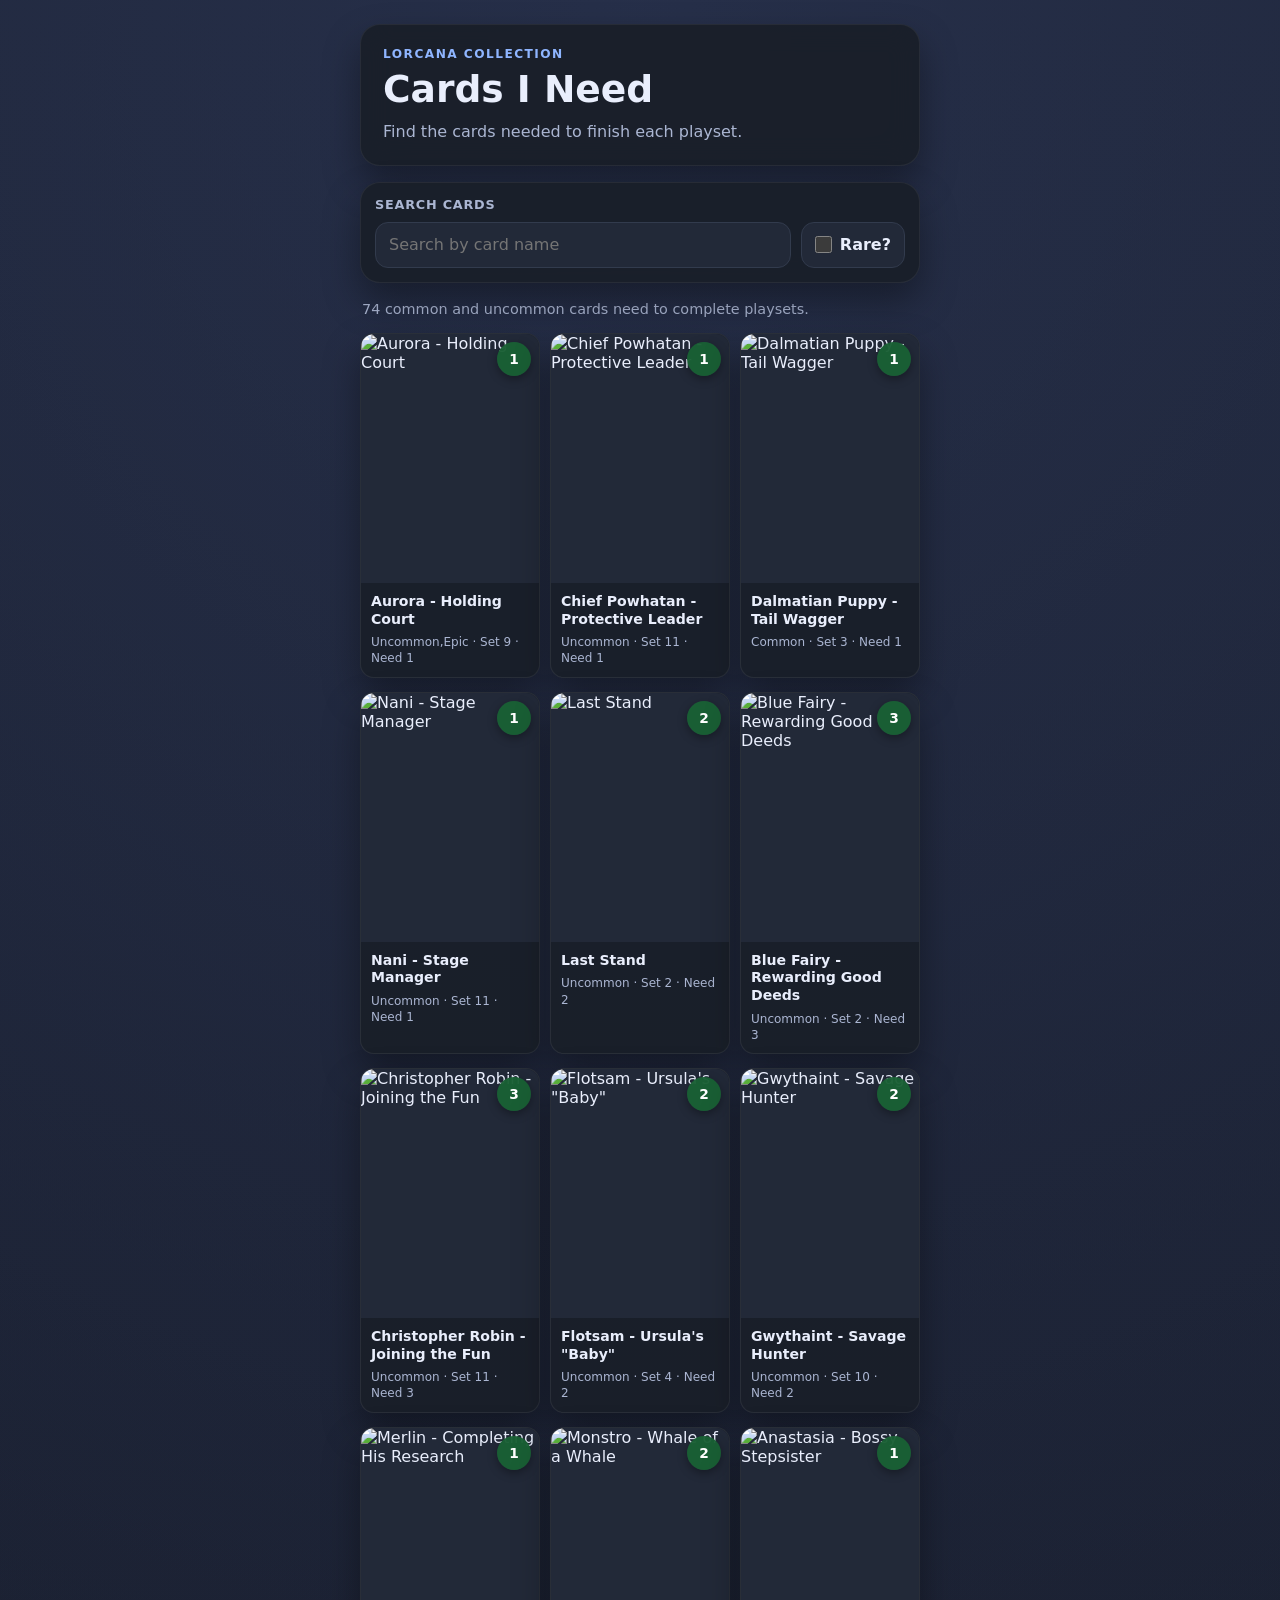
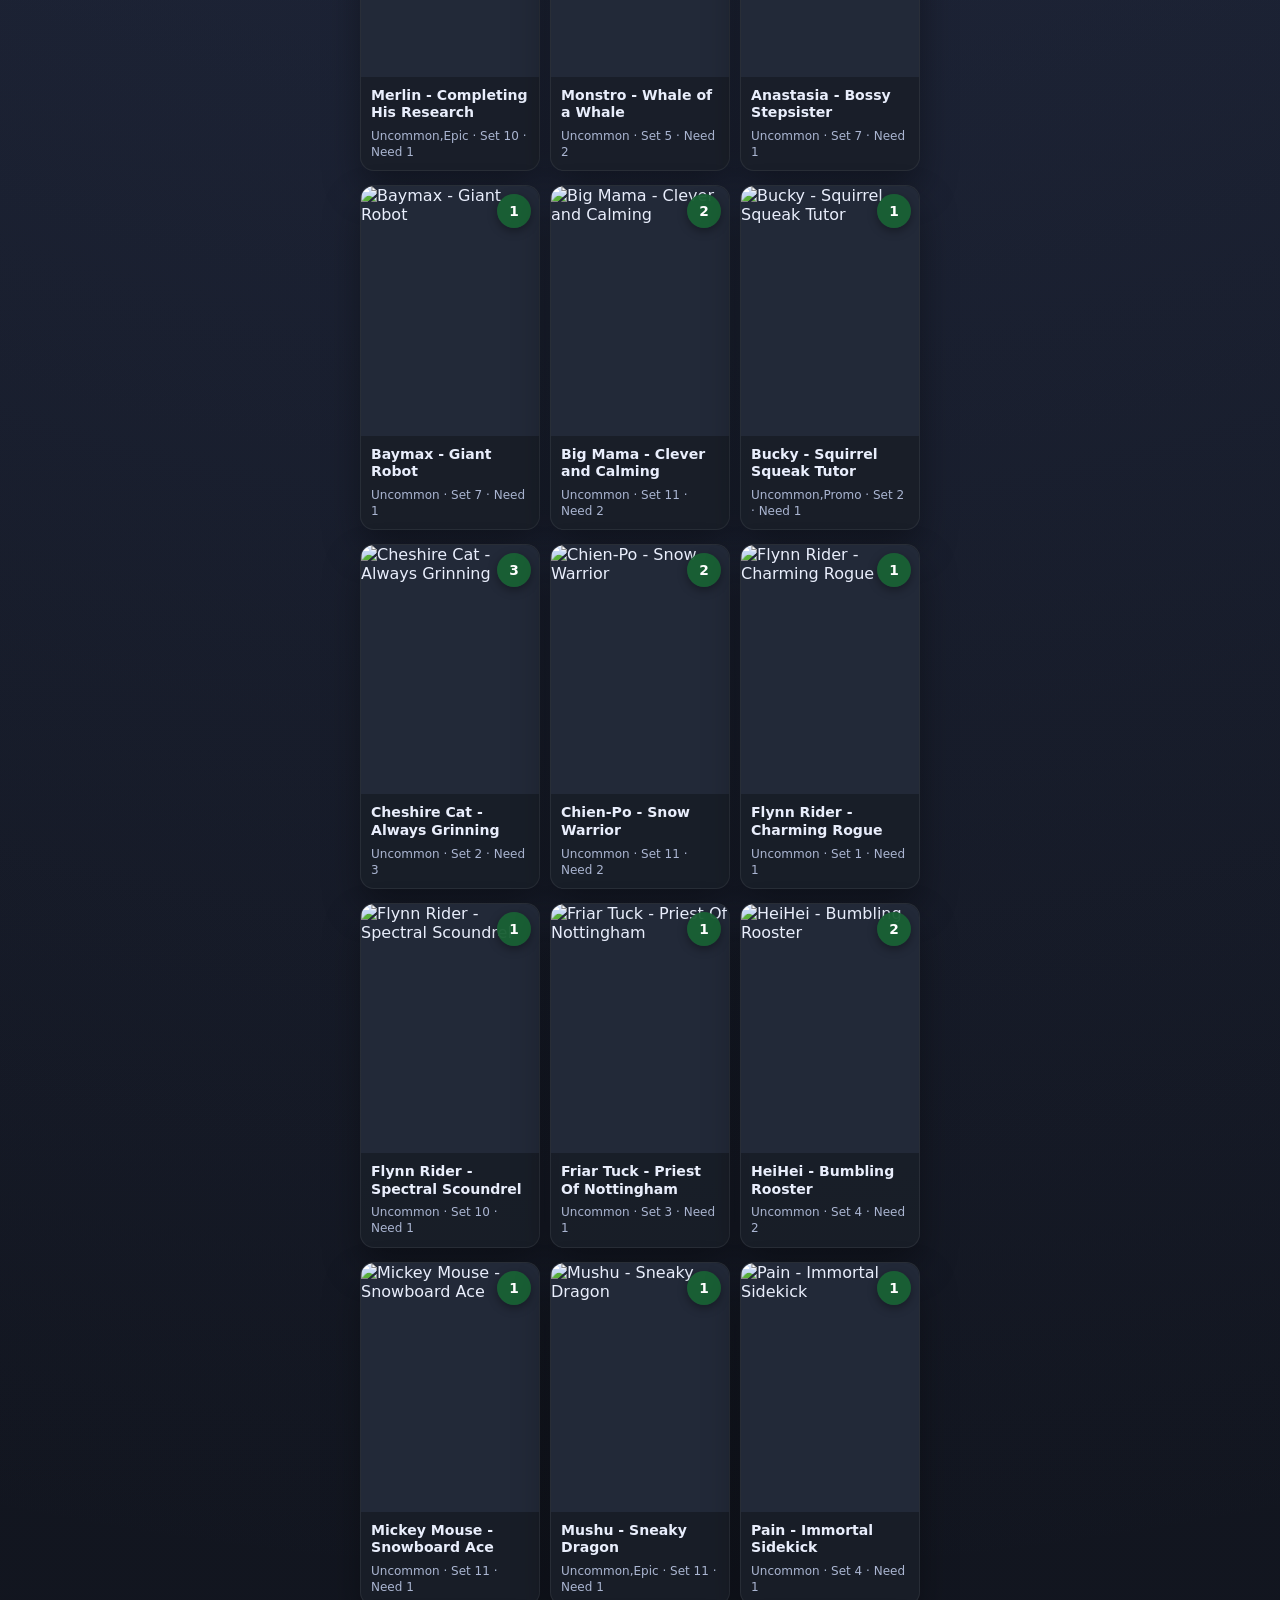
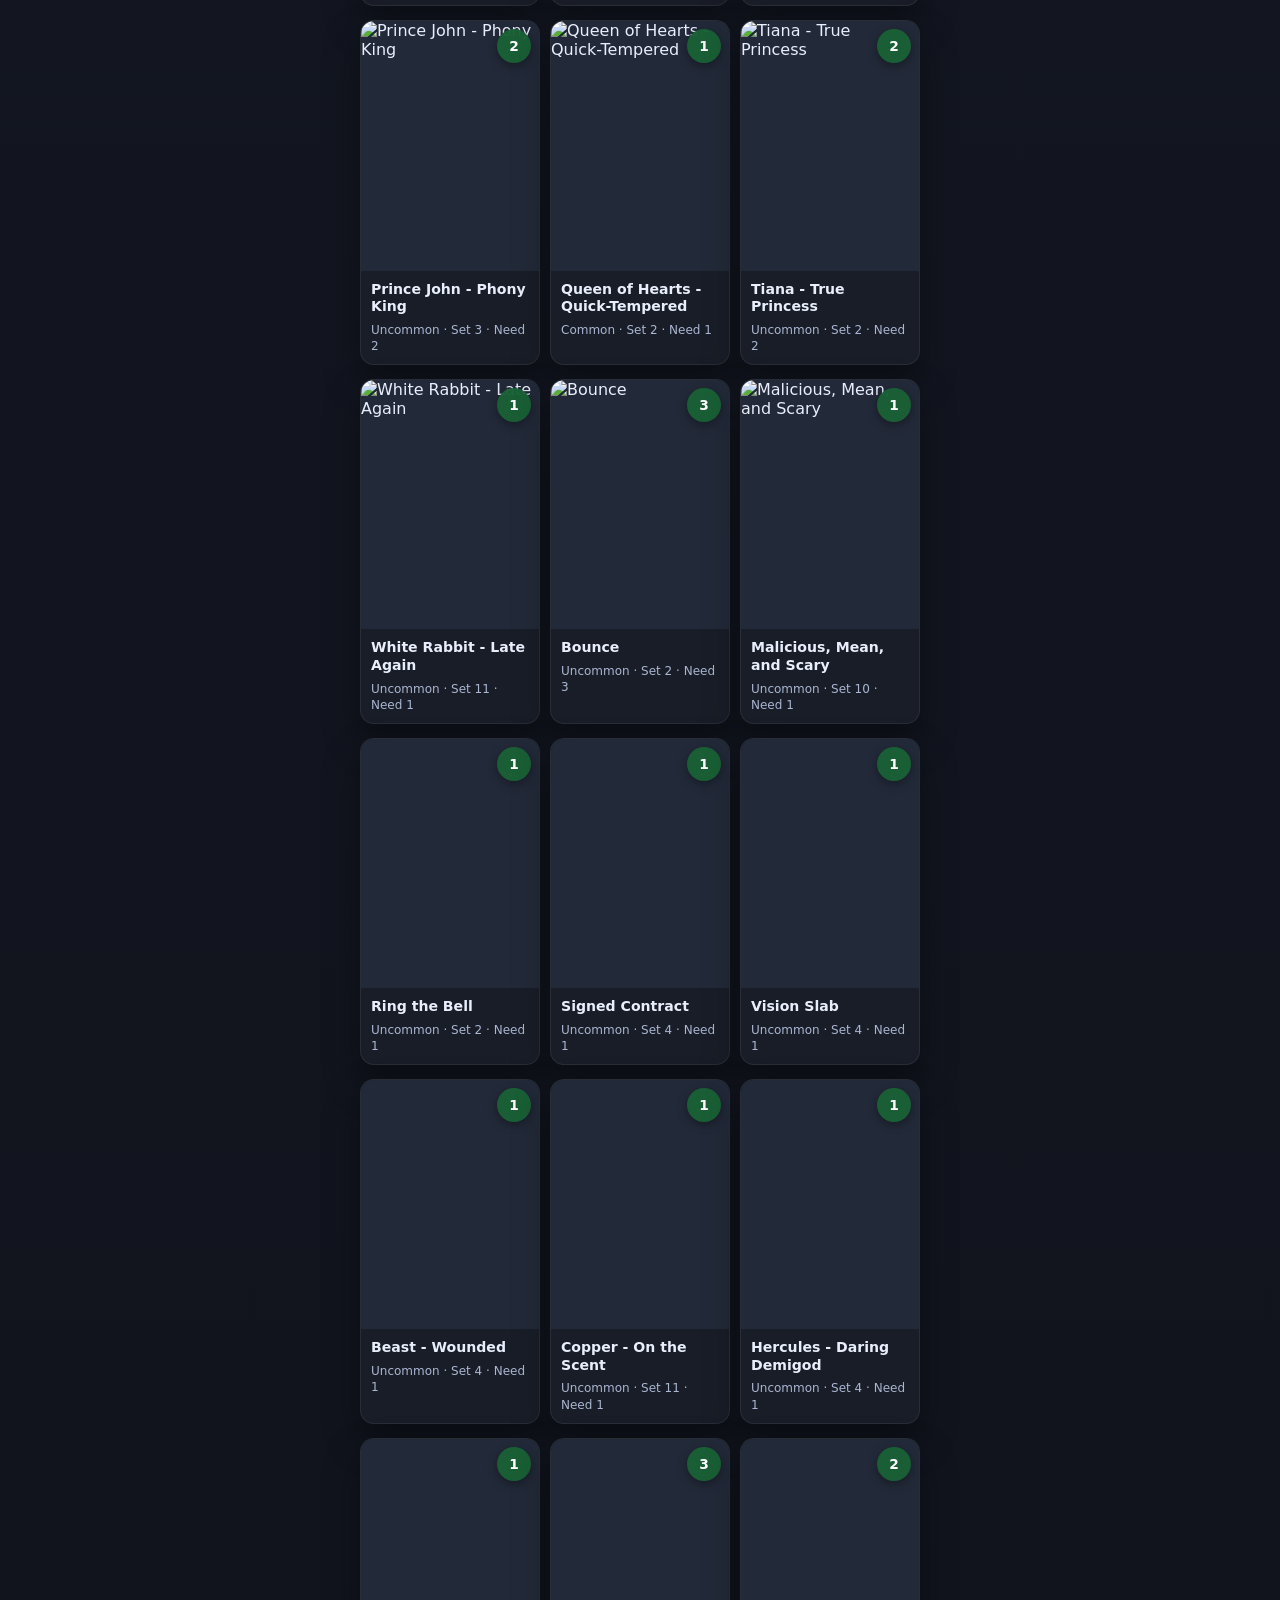
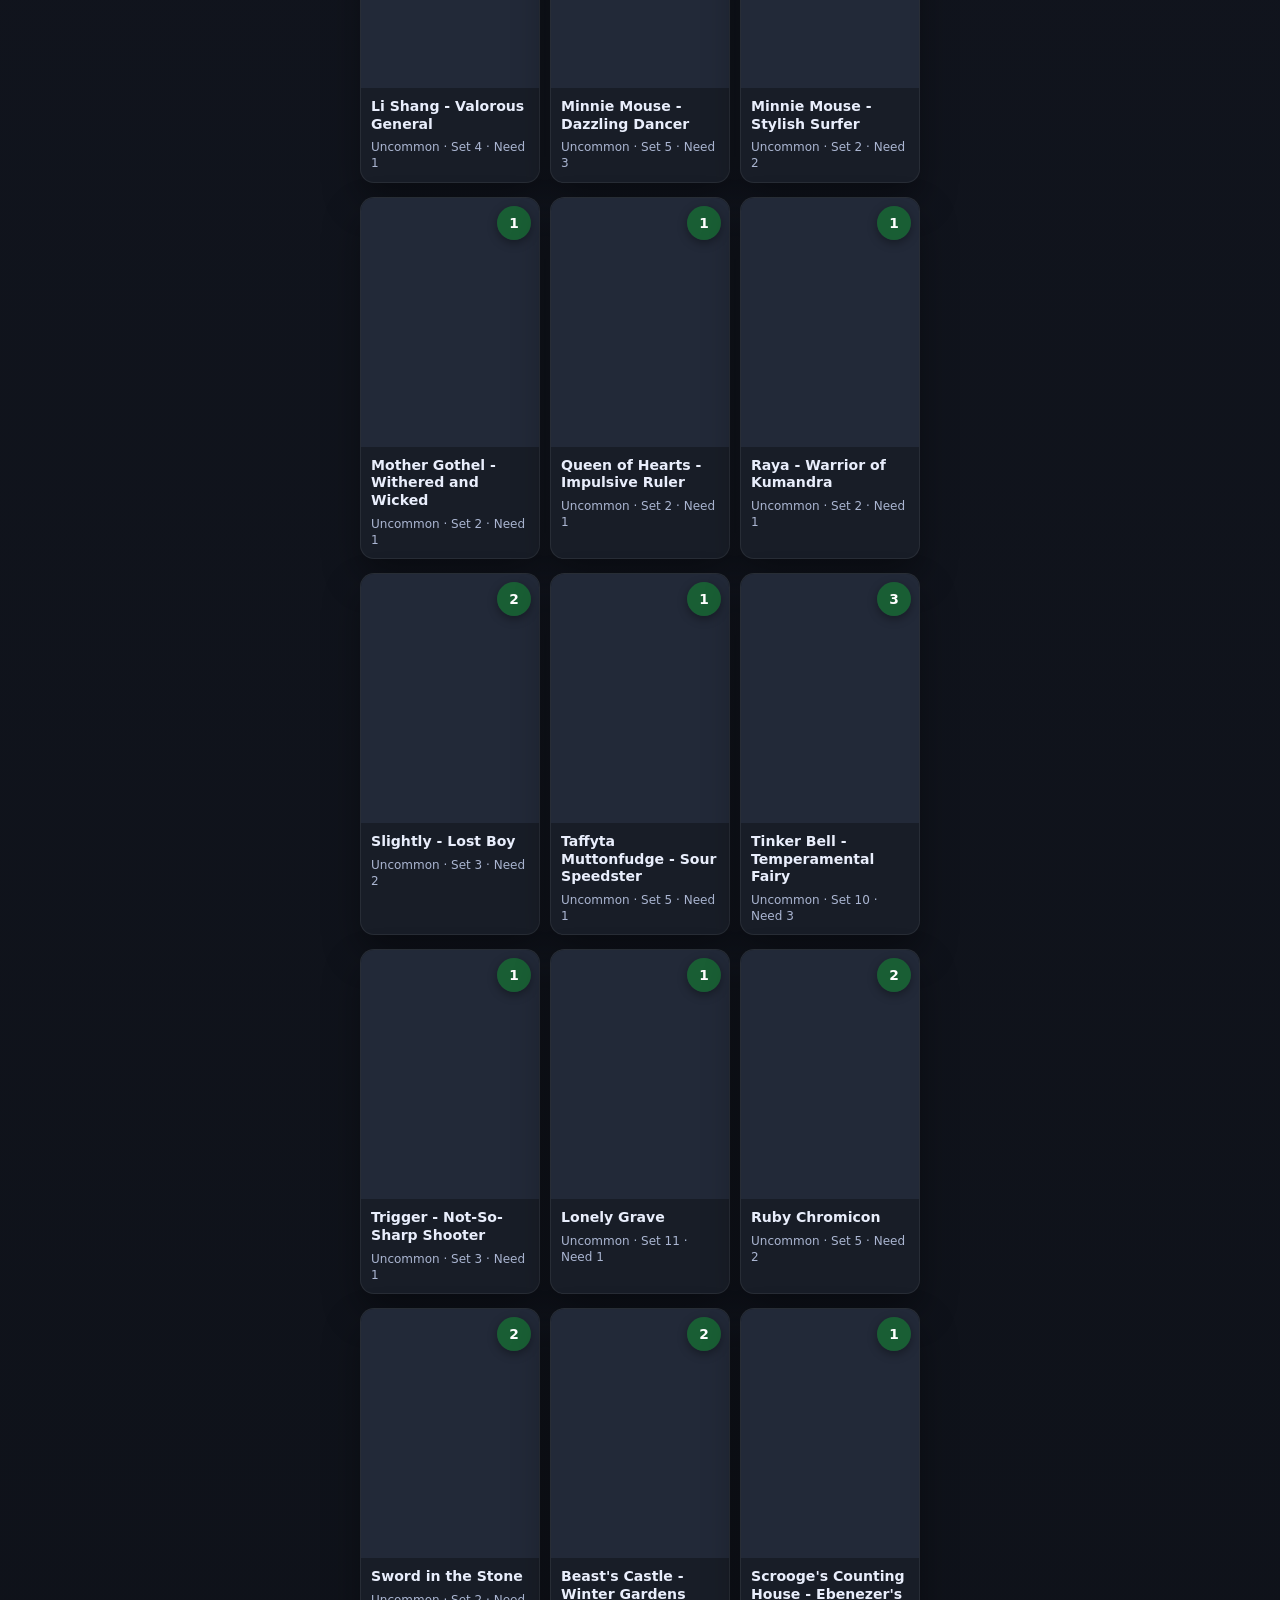
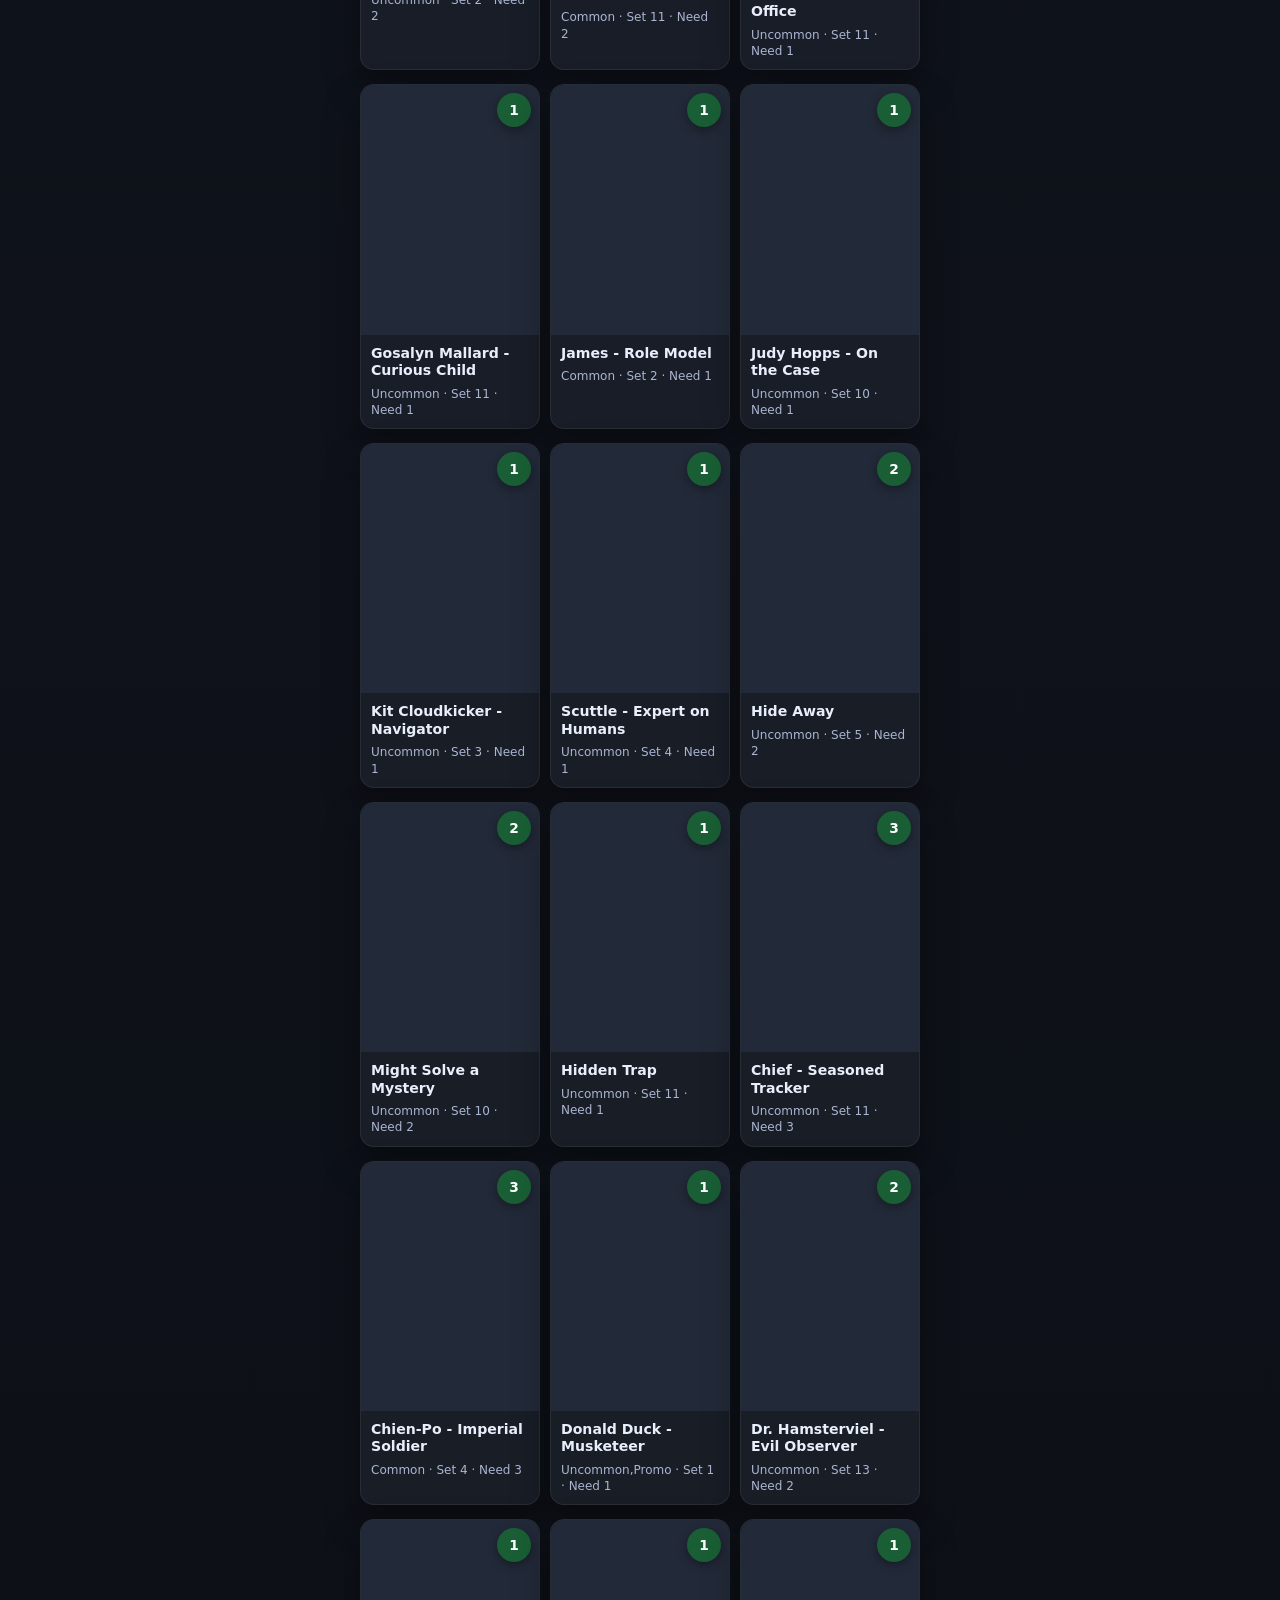
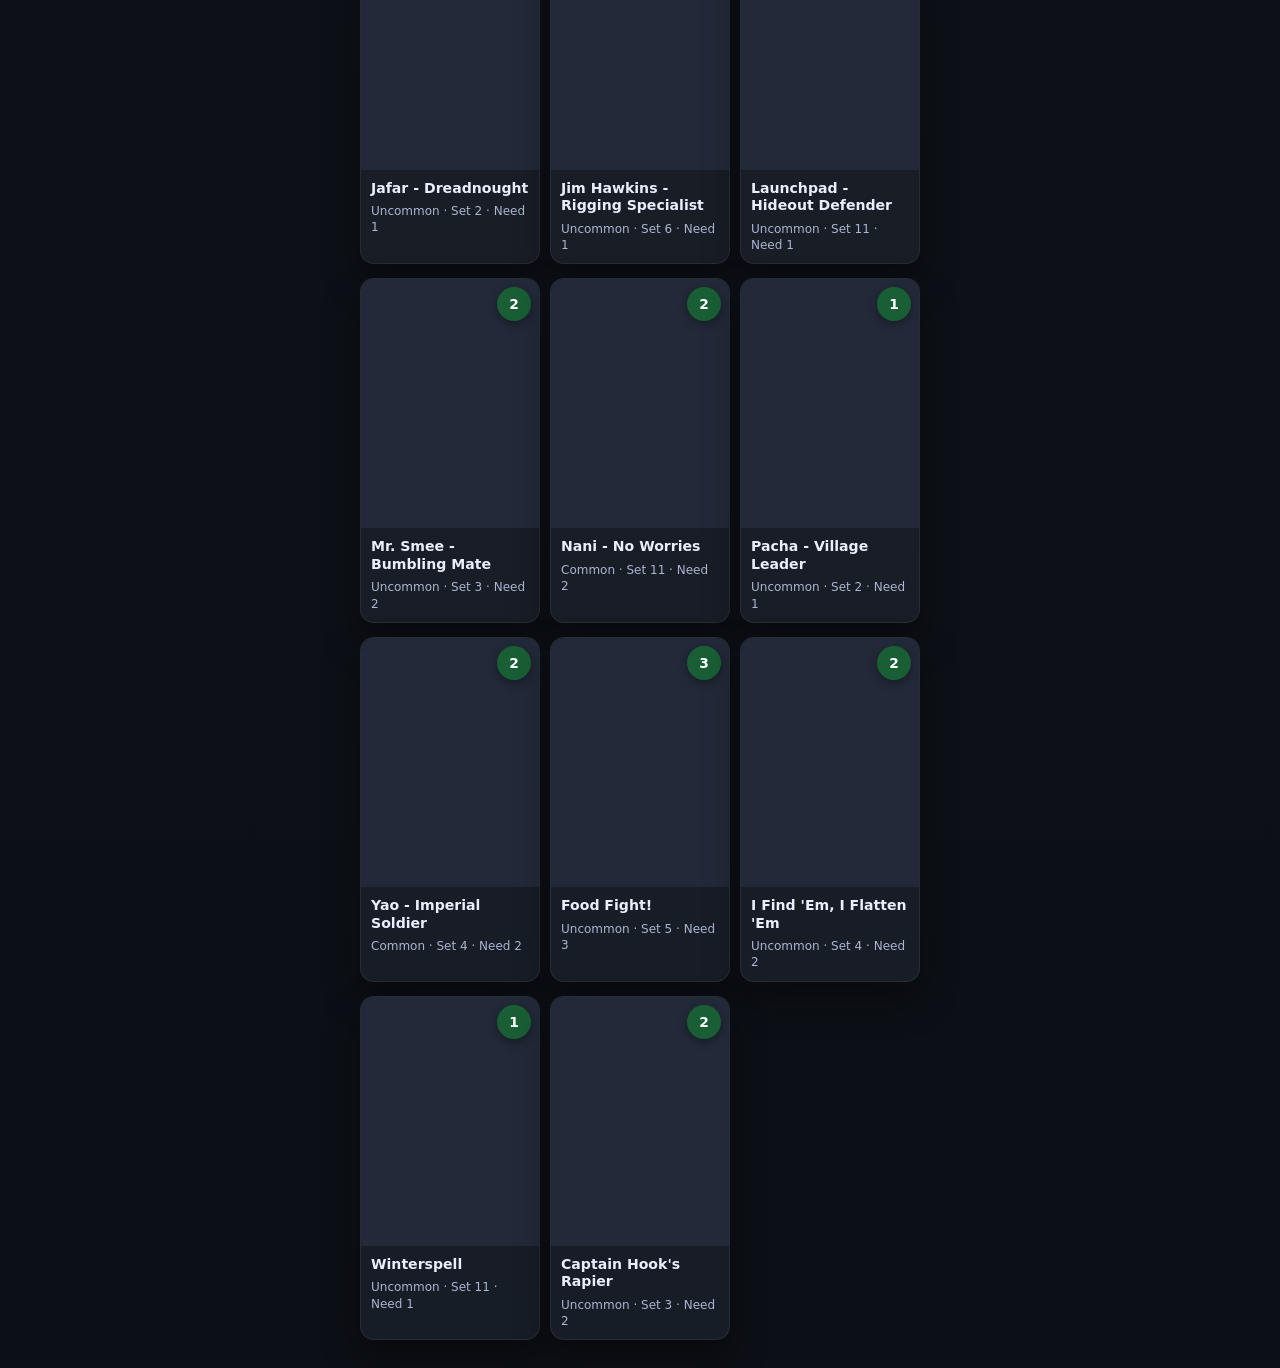
==== docs/needs/index.html @ 36026055 "Adding a needs subsite" ====
<!doctype html>
<html lang="en">
  <head>
    <meta charset="utf-8">
    <meta name="viewport" content="width=device-width, initial-scale=1">
    <meta
      http-equiv="Content-Security-Policy"
      content="default-src 'self'; style-src 'self'; script-src 'self'; img-src 'self' https://api.lorcana.ravensburger.com; connect-src 'self'; object-src 'none'; base-uri 'self'; form-action 'self'">
    <title>Lorcana Cards I Need</title>
    <link rel="stylesheet" href="styles.css">
  </head>
  <body>
    <main class="page">
      <header class="hero">
        <p class="eyebrow">Lorcana collection</p>
        <h1>Cards I Need</h1>
        <p class="subhead">Find the cards needed to finish each playset.</p>
      </header>

      <section class="filters" aria-label="Card filters">
        <label class="search-label" for="search">Search cards</label>
        <input id="search" type="search" placeholder="Search by card name" autocomplete="off" list="card-names">
        <datalist id="card-names"></datalist>
        <label class="rarity-toggle" for="rare-toggle">
          <input id="rare-toggle" type="checkbox">
          <span>Rare?</span>
        </label>
      </section>

      <p id="results-summary" class="results-summary" aria-live="polite">Loading cards…</p>
      <section id="cards" class="card-grid" aria-label="Cards needed"></section>
    </main>

    <script src="app.js"></script>
  </body>
</html>
---- docs/needs/styles.css ----
:root {
  color-scheme: dark;
  --bg: #111318;
  --panel: rgba(26, 31, 41, 0.92);
  --panel-alt: #222938;
  --border: #323b4d;
  --text: #e9eefc;
  --muted: #abb6d2;
  --accent: #8fb5ff;
  --shadow: 0 18px 36px rgba(0, 0, 0, 0.35);
}

* {
  box-sizing: border-box;
}

body {
  min-width: 320px;
  margin: 0;
  font-family: Inter, ui-sans-serif, system-ui, -apple-system, BlinkMacSystemFont, "Segoe UI", sans-serif;
  background:
    radial-gradient(circle at top, rgba(78, 99, 158, 0.3), transparent 34%),
    linear-gradient(180deg, #151925 0%, #0c0f15 100%);
  color: var(--text);
}

.page {
  width: min(100% - 24px, 560px);
  margin: 0 auto;
  padding: 24px 0 calc(28px + env(safe-area-inset-bottom));
}

.hero,
.filters {
  border: 1px solid rgba(255, 255, 255, 0.06);
  border-radius: 20px;
  background: var(--panel);
  box-shadow: var(--shadow);
  backdrop-filter: blur(14px);
}

.hero {
  padding: 22px;
}

.eyebrow {
  margin: 0 0 8px;
  color: var(--accent);
  font-size: 0.76rem;
  font-weight: 700;
  letter-spacing: 0.12em;
  text-transform: uppercase;
}

h1 {
  margin: 0;
  font-size: clamp(1.8rem, 8vw, 2.35rem);
  line-height: 1.08;
}

.subhead {
  margin: 10px 0 0;
  color: var(--muted);
  line-height: 1.45;
}

.filters {
  display: grid;
  grid-template-columns: minmax(0, 1fr) auto;
  gap: 10px;
  align-items: end;
  margin-top: 16px;
  padding: 14px;
}

.search-label {
  grid-column: 1 / -1;
  color: var(--muted);
  font-size: 0.8rem;
  font-weight: 700;
  letter-spacing: 0.06em;
  text-transform: uppercase;
}

#search {
  min-width: 0;
  height: 46px;
  border: 1px solid var(--border);
  border-radius: 13px;
  background: var(--panel-alt);
  color: var(--text);
  padding: 0 13px;
  font: inherit;
}

#search:focus {
  outline: 2px solid var(--accent);
  outline-offset: 2px;
}

.rarity-toggle {
  display: inline-flex;
  height: 46px;
  align-items: center;
  gap: 8px;
  border: 1px solid var(--border);
  border-radius: 13px;
  background: var(--panel-alt);
  padding: 0 13px;
  font-weight: 700;
  cursor: pointer;
}

.rarity-toggle input {
  width: 17px;
  height: 17px;
  margin: 0;
  accent-color: var(--accent);
}

.results-summary {
  min-height: 1.25rem;
  margin: 18px 2px 12px;
  color: var(--muted);
  font-size: 0.9rem;
}

.card-grid {
  display: grid;
  grid-template-columns: repeat(2, minmax(0, 1fr));
  gap: 14px 10px;
}

.card {
  position: relative;
  min-width: 0;
  border: 1px solid rgba(255, 255, 255, 0.07);
  border-radius: 14px;
  background: var(--panel);
  overflow: hidden;
  box-shadow: var(--shadow);
}

.card-image {
  display: block;
  width: 100%;
  aspect-ratio: 5 / 7;
  object-fit: cover;
  background: var(--panel-alt);
}

.need-count {
  position: absolute;
  top: 8px;
  right: 8px;
  display: grid;
  min-width: 34px;
  height: 34px;
  place-items: center;
  border-radius: 999px;
  background: rgba(26, 96, 53, 0.96);
  box-shadow: 0 3px 10px rgba(0, 0, 0, 0.35);
  color: white;
  font-size: 0.86rem;
  font-weight: 800;
}

.card-details {
  padding: 10px;
}

.card-name {
  margin: 0;
  font-size: 0.88rem;
  line-height: 1.25;
}

.card-meta {
  margin: 6px 0 0;
  color: var(--muted);
  font-size: 0.75rem;
  line-height: 1.35;
}

.empty-state {
  grid-column: 1 / -1;
  margin: 0;
  padding: 26px 18px;
  border: 1px dashed rgba(143, 181, 255, 0.3);
  border-radius: 16px;
  color: var(--muted);
  text-align: center;
}

@media (min-width: 480px) {
  .card-grid {
    grid-template-columns: repeat(3, minmax(0, 1fr));
  }
}
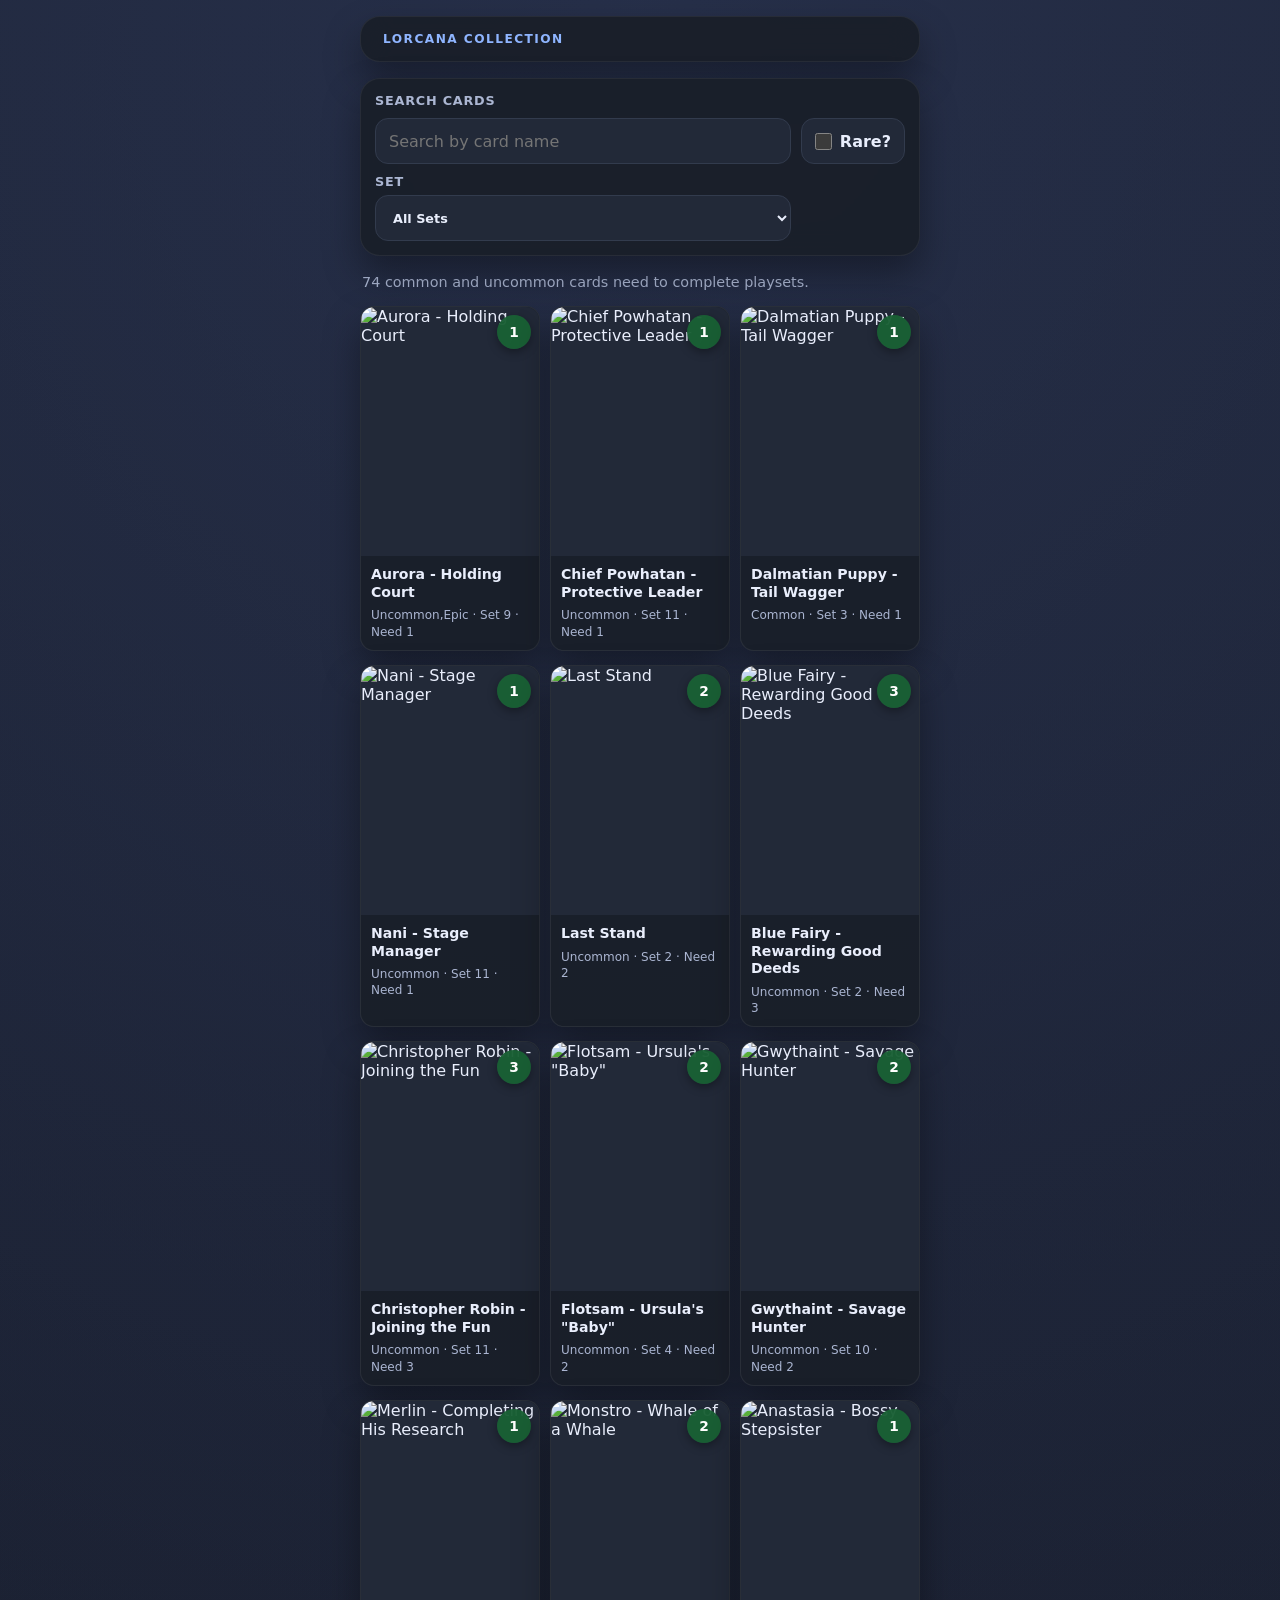
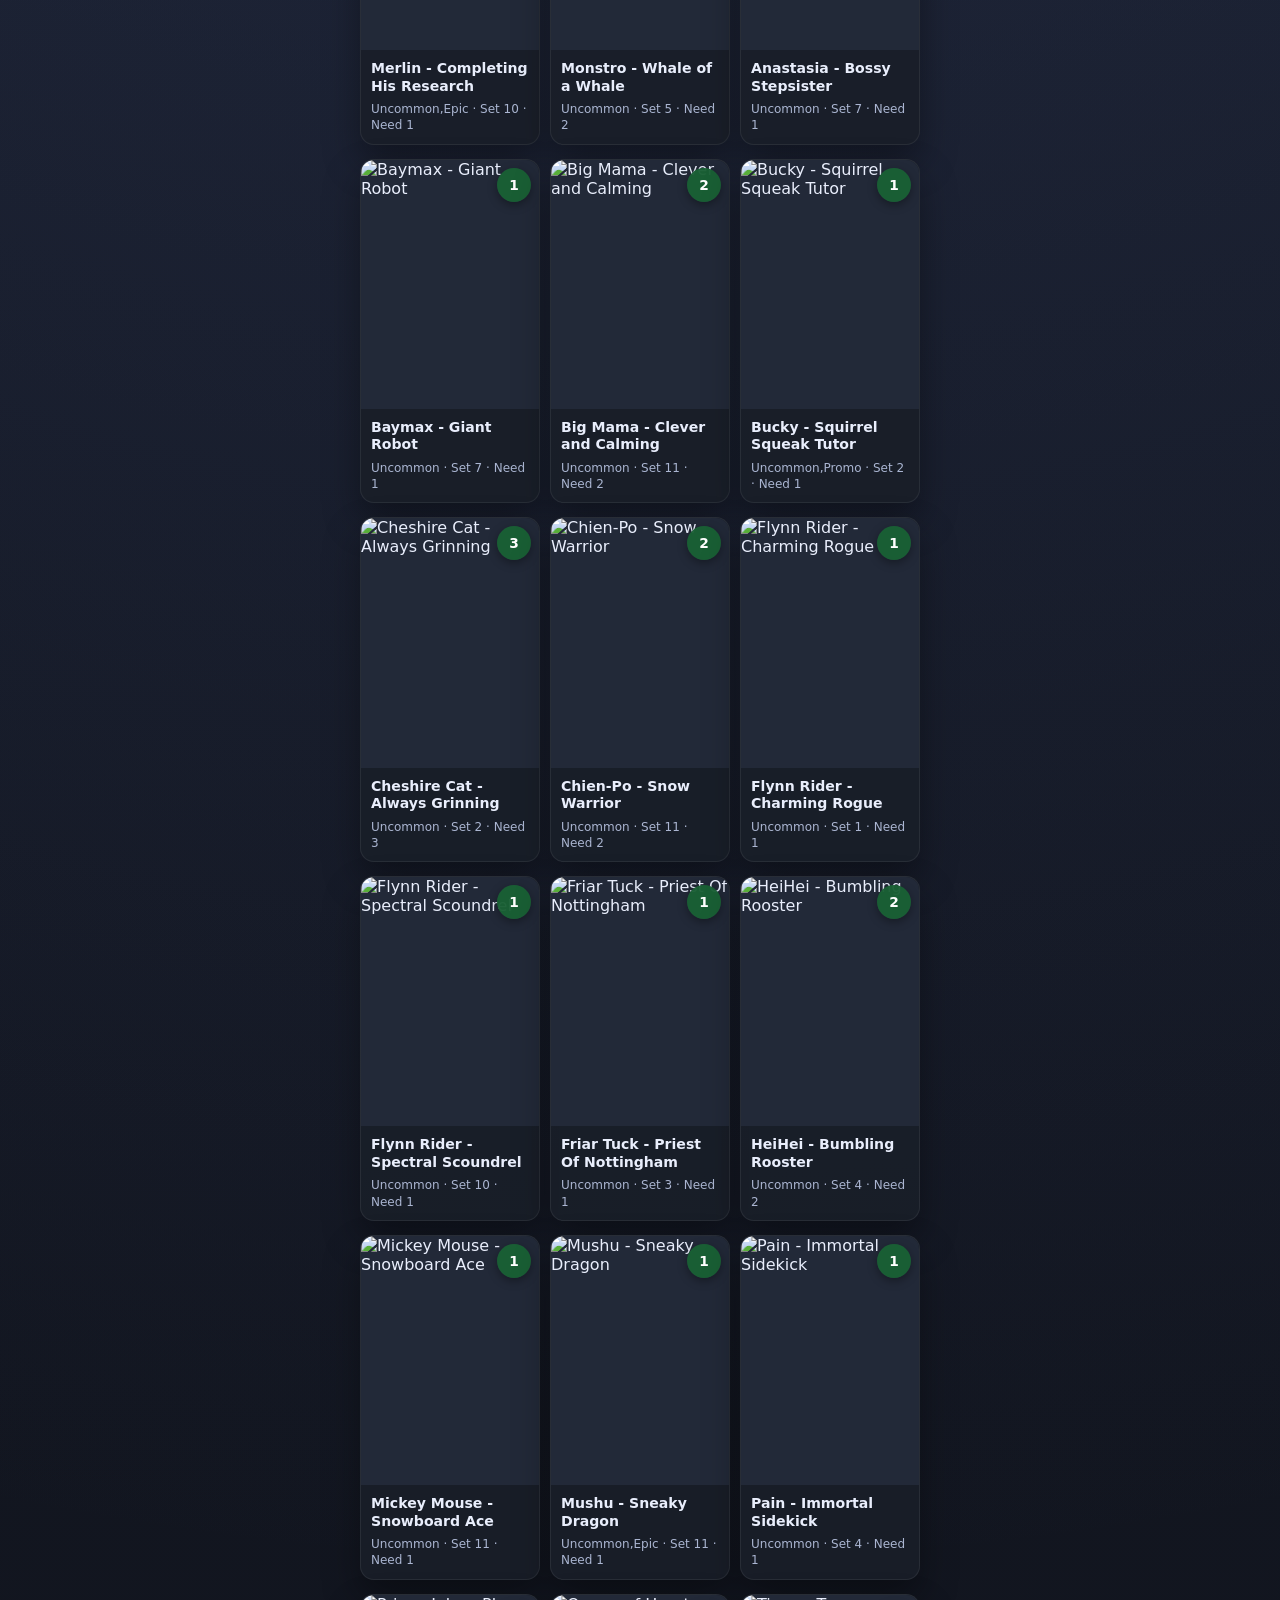
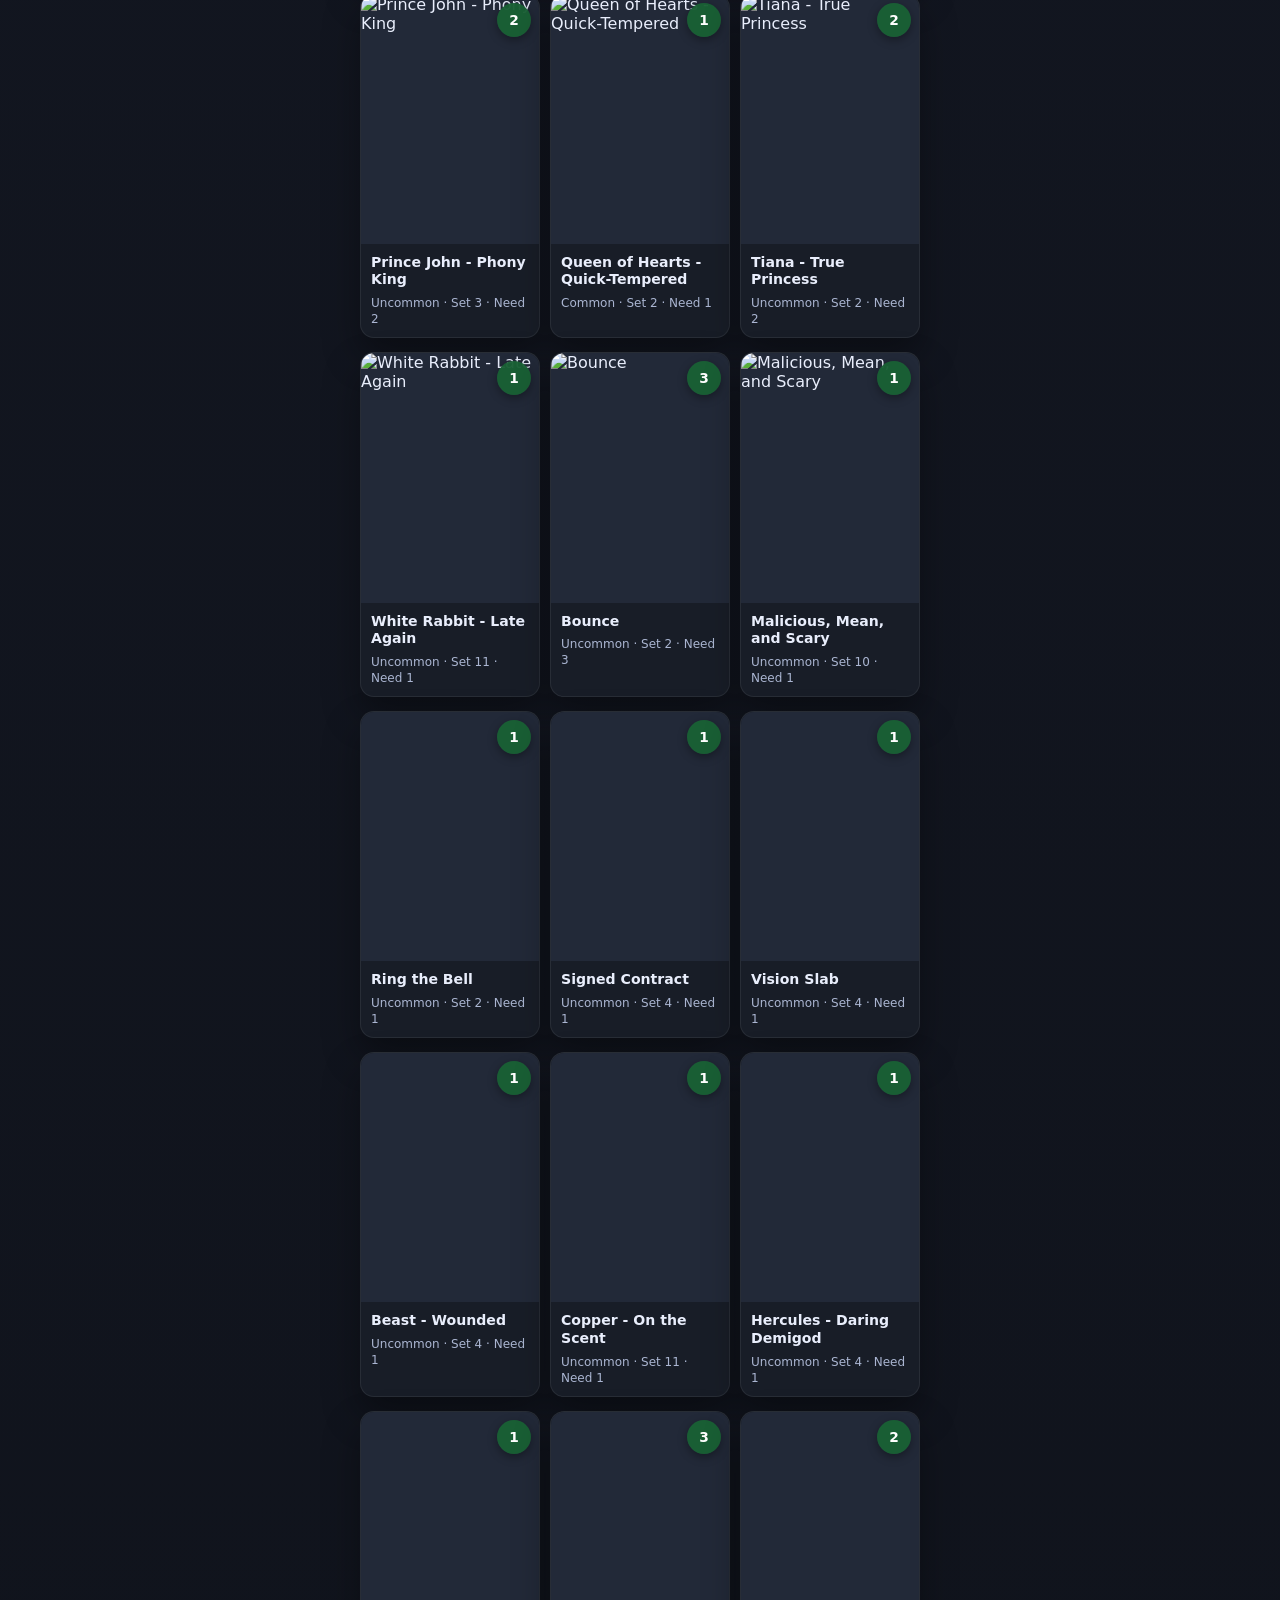
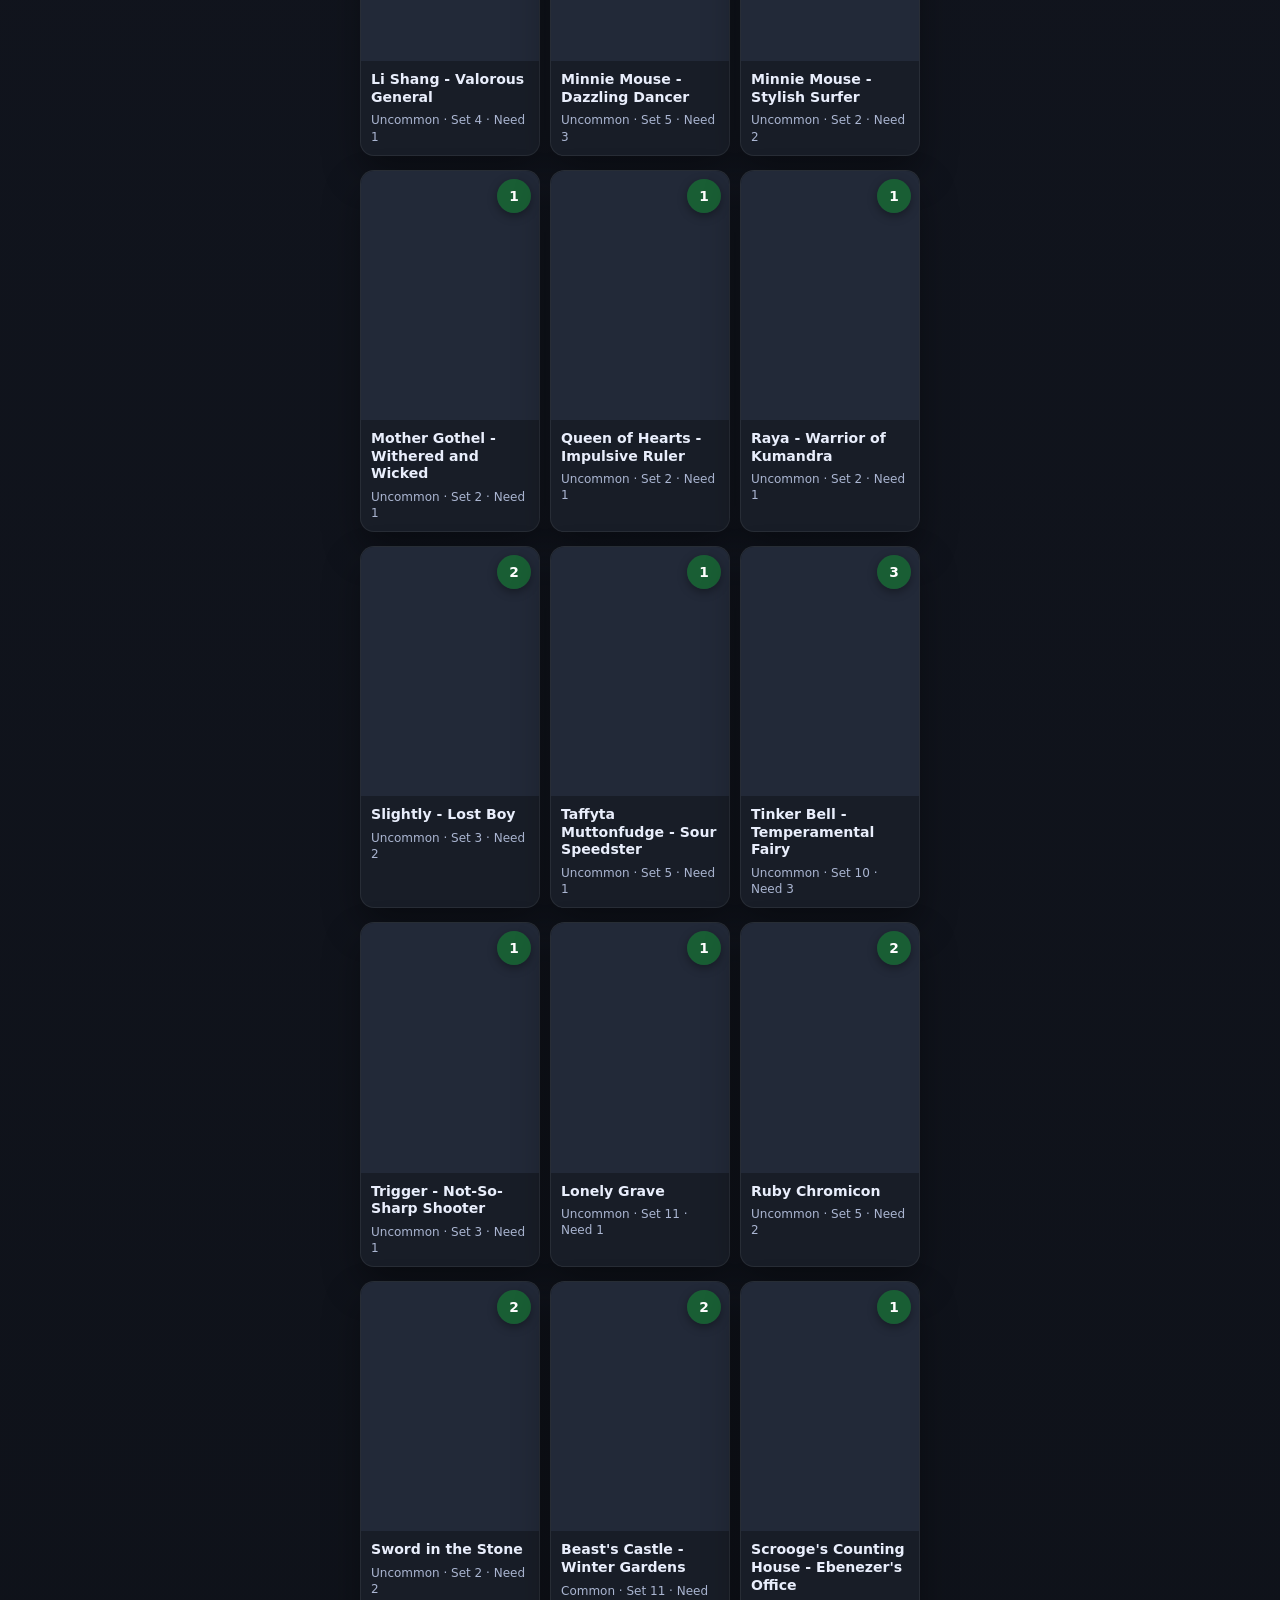
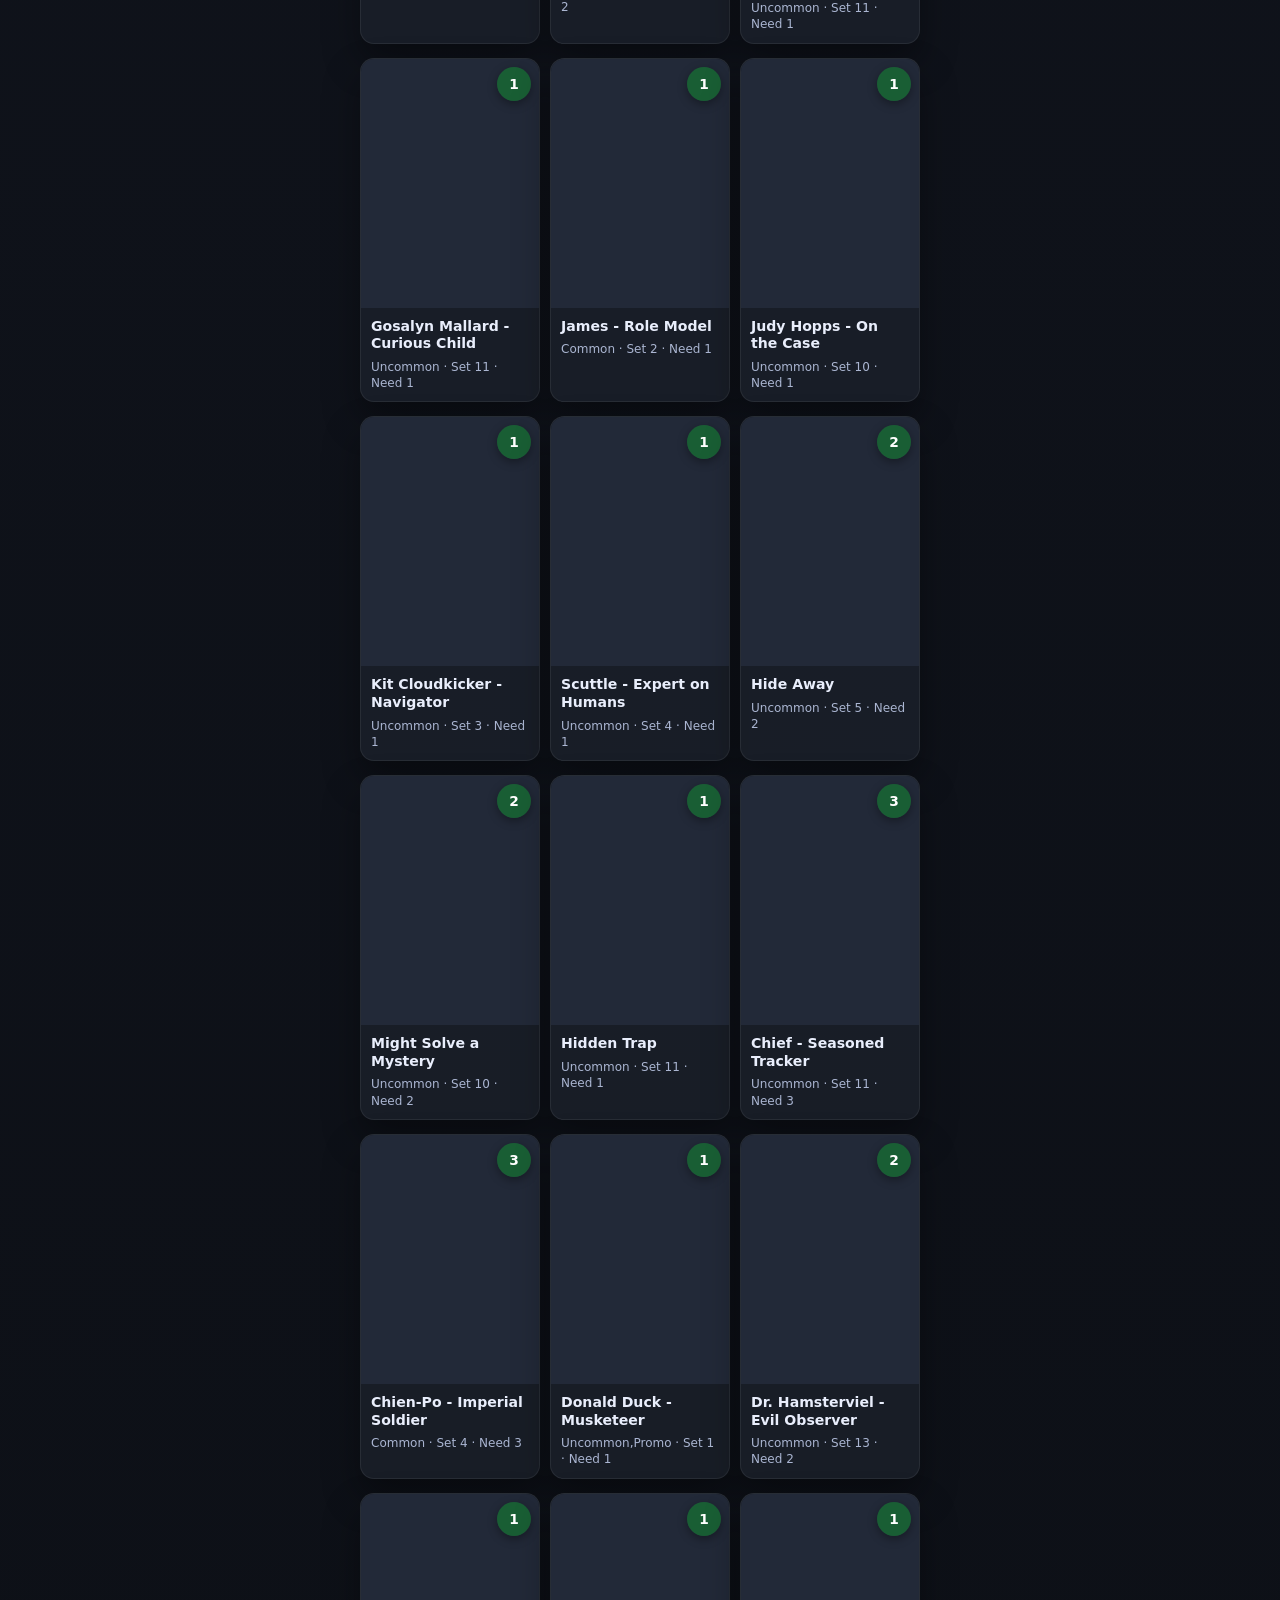
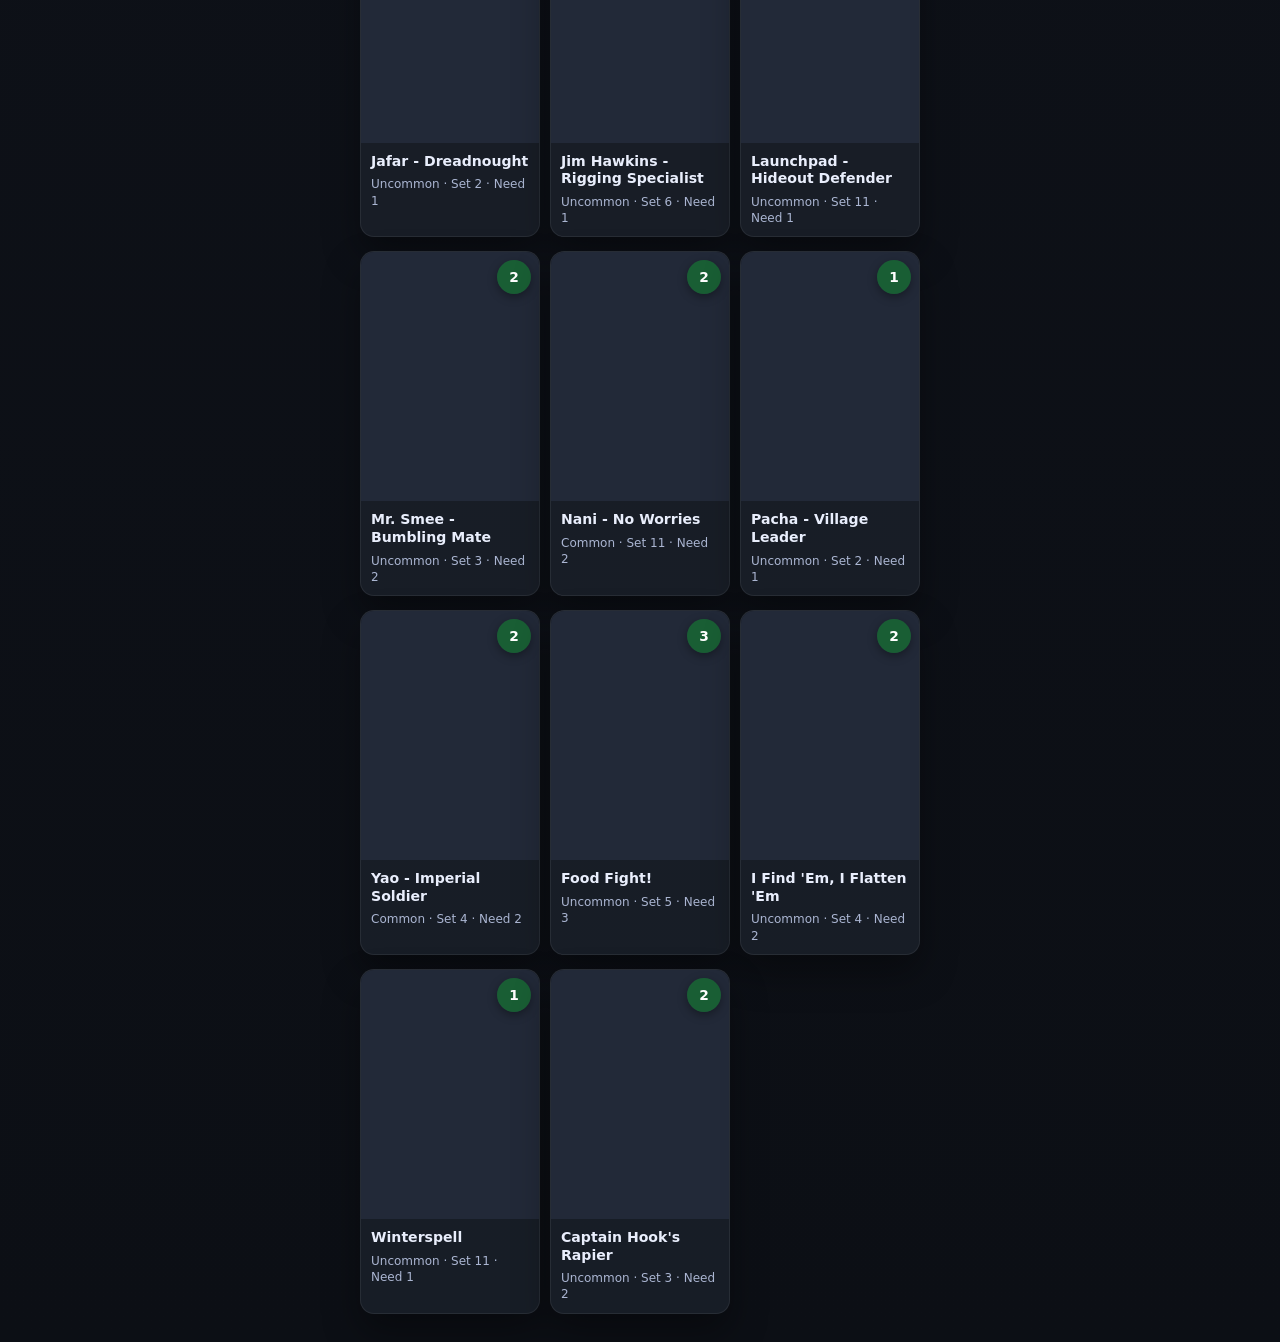
==== commit 97c5ba31: "Adjusting" ====
--- a/docs/needs/index.html
+++ b/docs/needs/index.html
@@ -6,15 +6,13 @@
     <meta
       http-equiv="Content-Security-Policy"
       content="default-src 'self'; style-src 'self'; script-src 'self'; img-src 'self' https://api.lorcana.ravensburger.com; connect-src 'self'; object-src 'none'; base-uri 'self'; form-action 'self'">
-    <title>Lorcana Cards I Need</title>
+    <title>Lorcana Needs</title>
     <link rel="stylesheet" href="styles.css">
   </head>
   <body>
     <main class="page">
       <header class="hero">
-        <p class="eyebrow">Lorcana collection</p>
-        <h1>Cards I Need</h1>
-        <p class="subhead">Find the cards needed to finish each playset.</p>
+        <p class="eyebrow">Lorcana Collection</p>
       </header>
 
       <section class="filters" aria-label="Card filters">
@@ -25,6 +23,12 @@
           <input id="rare-toggle" type="checkbox">
           <span>Rare?</span>
         </label>
+        <label class="set-filter" for="set-filter">
+          <span>Set</span>
+          <select id="set-filter">
+            <option value="">All Sets</option>
+          </select>
+        </label>
       </section>
 
       <p id="results-summary" class="results-summary" aria-live="polite">Loading cards…</p>
--- a/docs/needs/styles.css
+++ b/docs/needs/styles.css
@@ -27,7 +27,7 @@
 .page {
   width: min(100% - 24px, 560px);
   margin: 0 auto;
-  padding: 24px 0 calc(28px + env(safe-area-inset-bottom));
+  padding: 16px 0 calc(28px + env(safe-area-inset-bottom));
 }
 
 .hero,
@@ -40,28 +40,17 @@
 }
 
 .hero {
-  padding: 22px;
+  margin-bottom: 16px;
+  padding: 15px 22px;
 }
 
 .eyebrow {
-  margin: 0 0 8px;
+  margin: 0;
   color: var(--accent);
   font-size: 0.76rem;
   font-weight: 700;
   letter-spacing: 0.12em;
   text-transform: uppercase;
-}
-
-h1 {
-  margin: 0;
-  font-size: clamp(1.8rem, 8vw, 2.35rem);
-  line-height: 1.08;
-}
-
-.subhead {
-  margin: 10px 0 0;
-  color: var(--muted);
-  line-height: 1.45;
 }
 
 .filters {
@@ -93,9 +82,34 @@
   font: inherit;
 }
 
-#search:focus {
+#search:focus,
+#set-filter:focus {
   outline: 2px solid var(--accent);
   outline-offset: 2px;
+}
+
+.set-filter {
+  display: grid;
+  grid-column: 1;
+  gap: 6px;
+  color: var(--muted);
+  font-size: 0.8rem;
+  font-weight: 700;
+  letter-spacing: 0.06em;
+  text-transform: uppercase;
+}
+
+#set-filter {
+  height: 46px;
+  min-width: 0;
+  border: 1px solid var(--border);
+  border-radius: 13px;
+  background: var(--panel-alt);
+  color: var(--text);
+  padding: 0 13px;
+  font: inherit;
+  letter-spacing: normal;
+  text-transform: none;
 }
 
 .rarity-toggle {
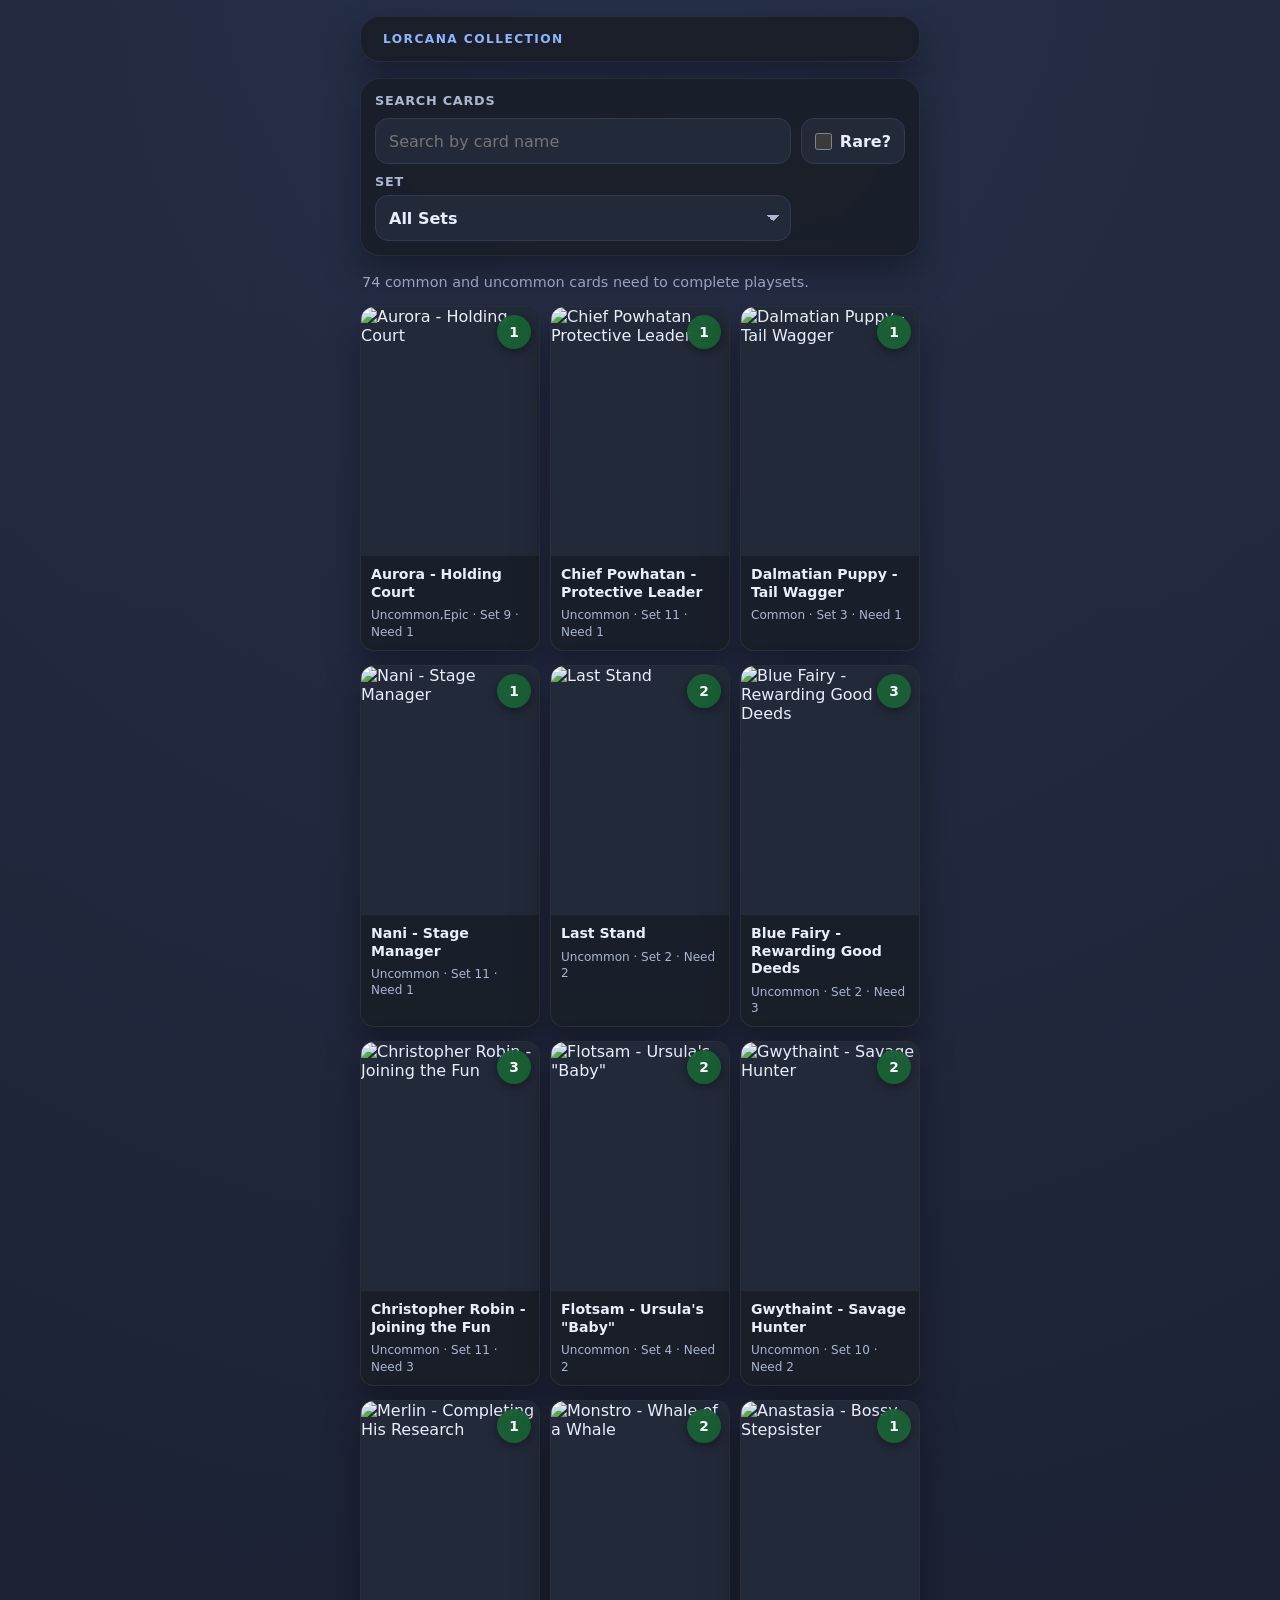
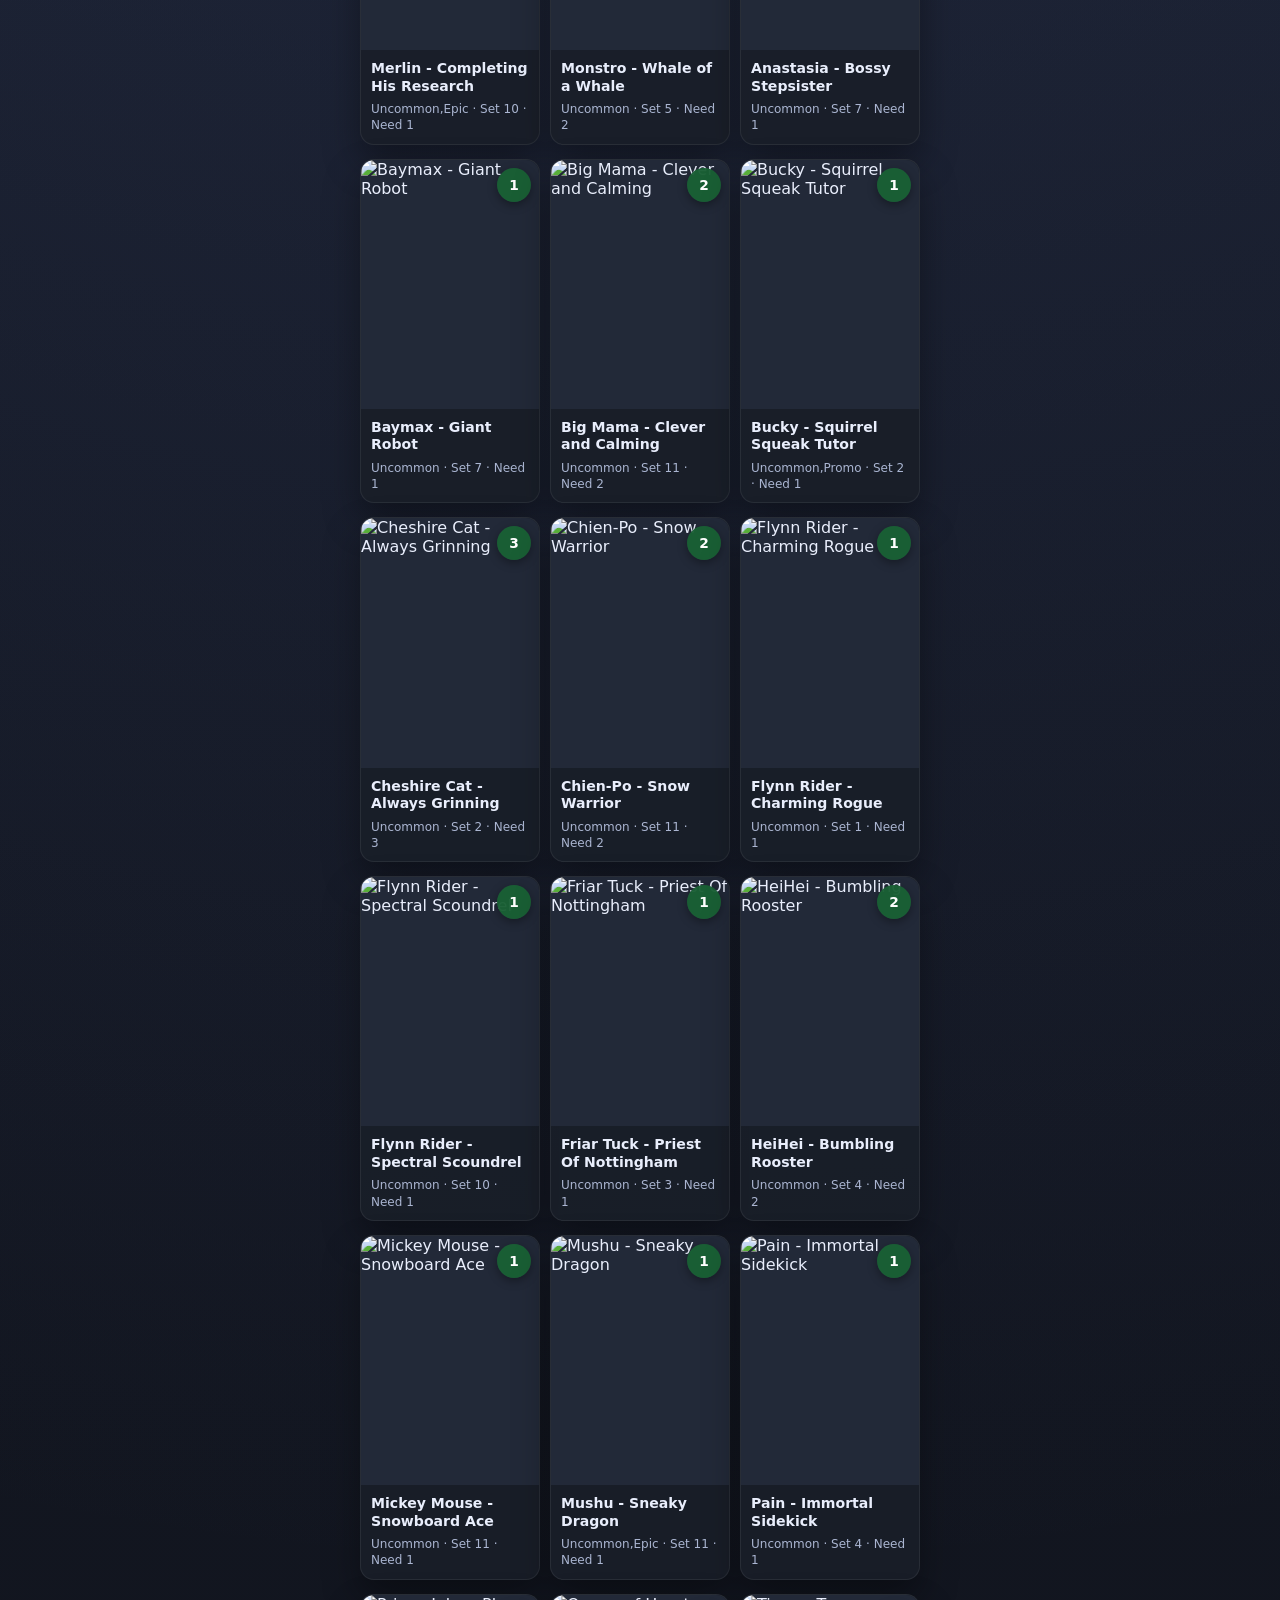
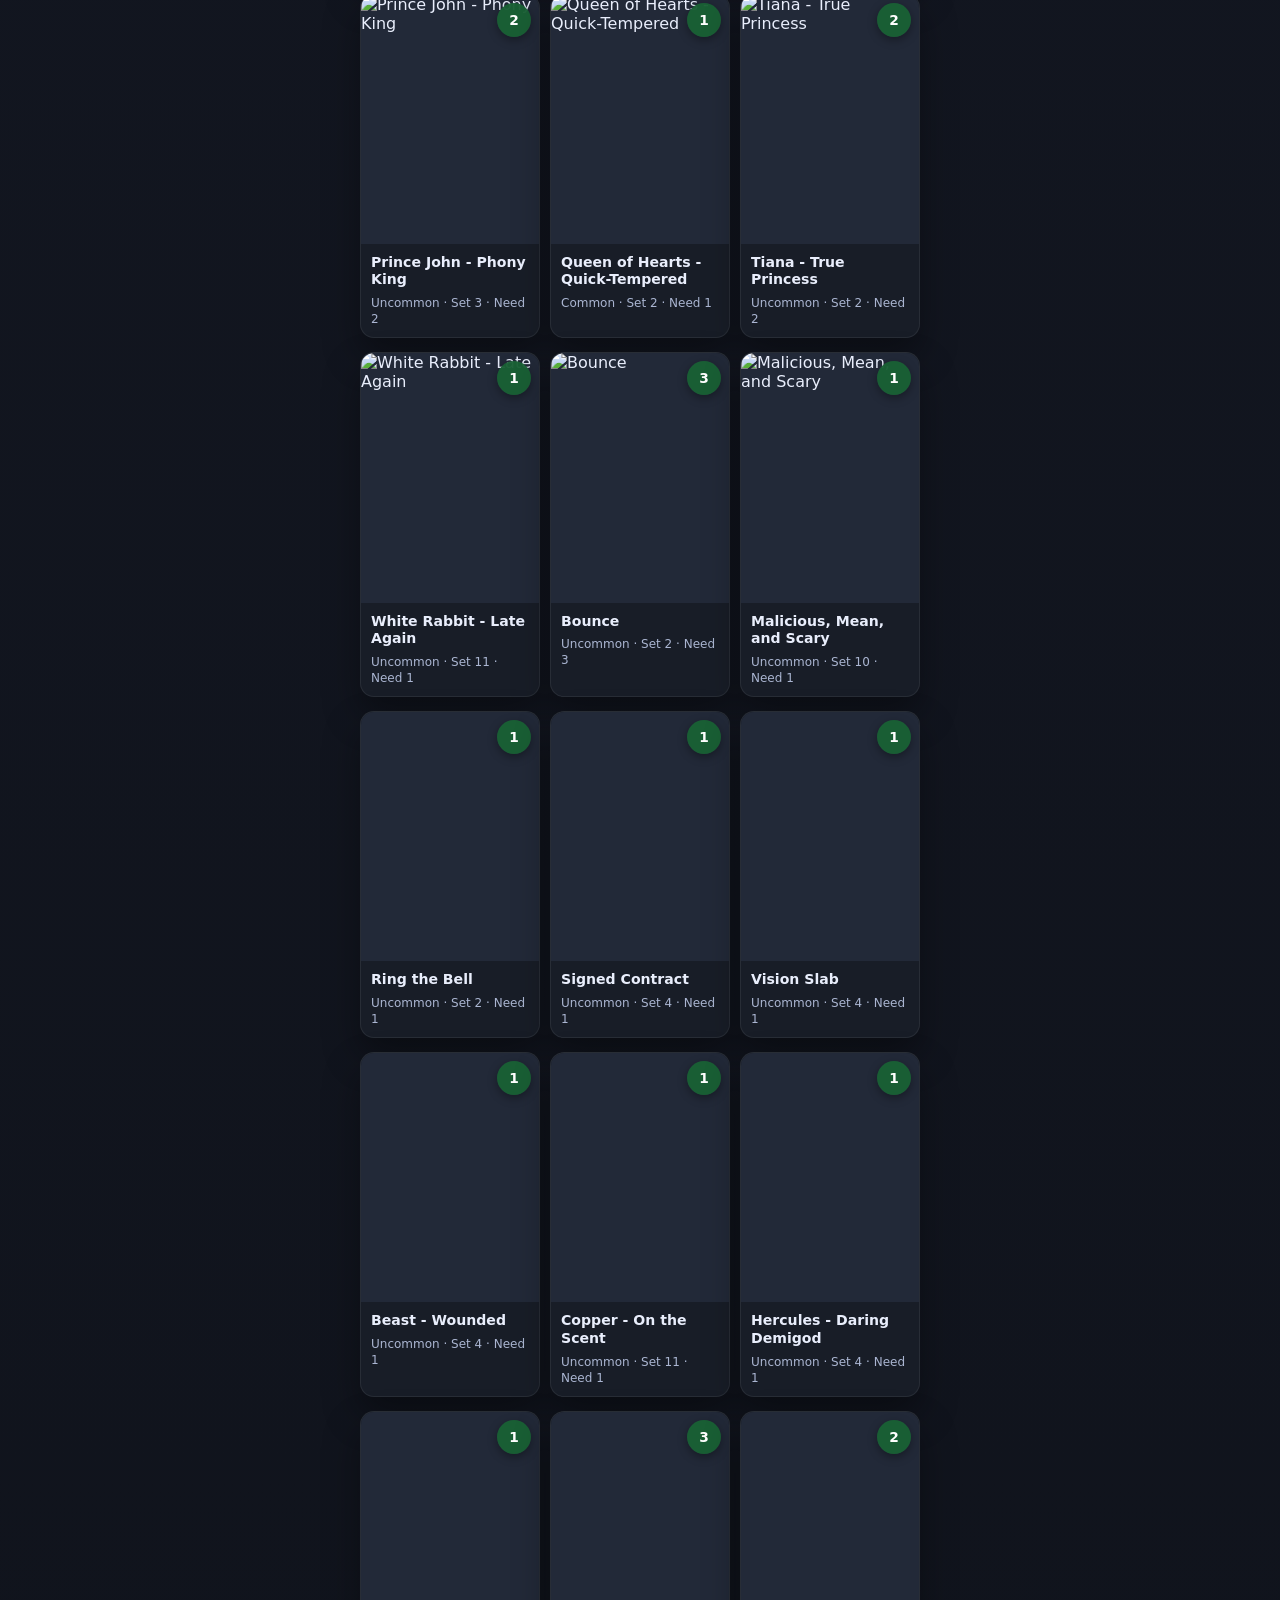
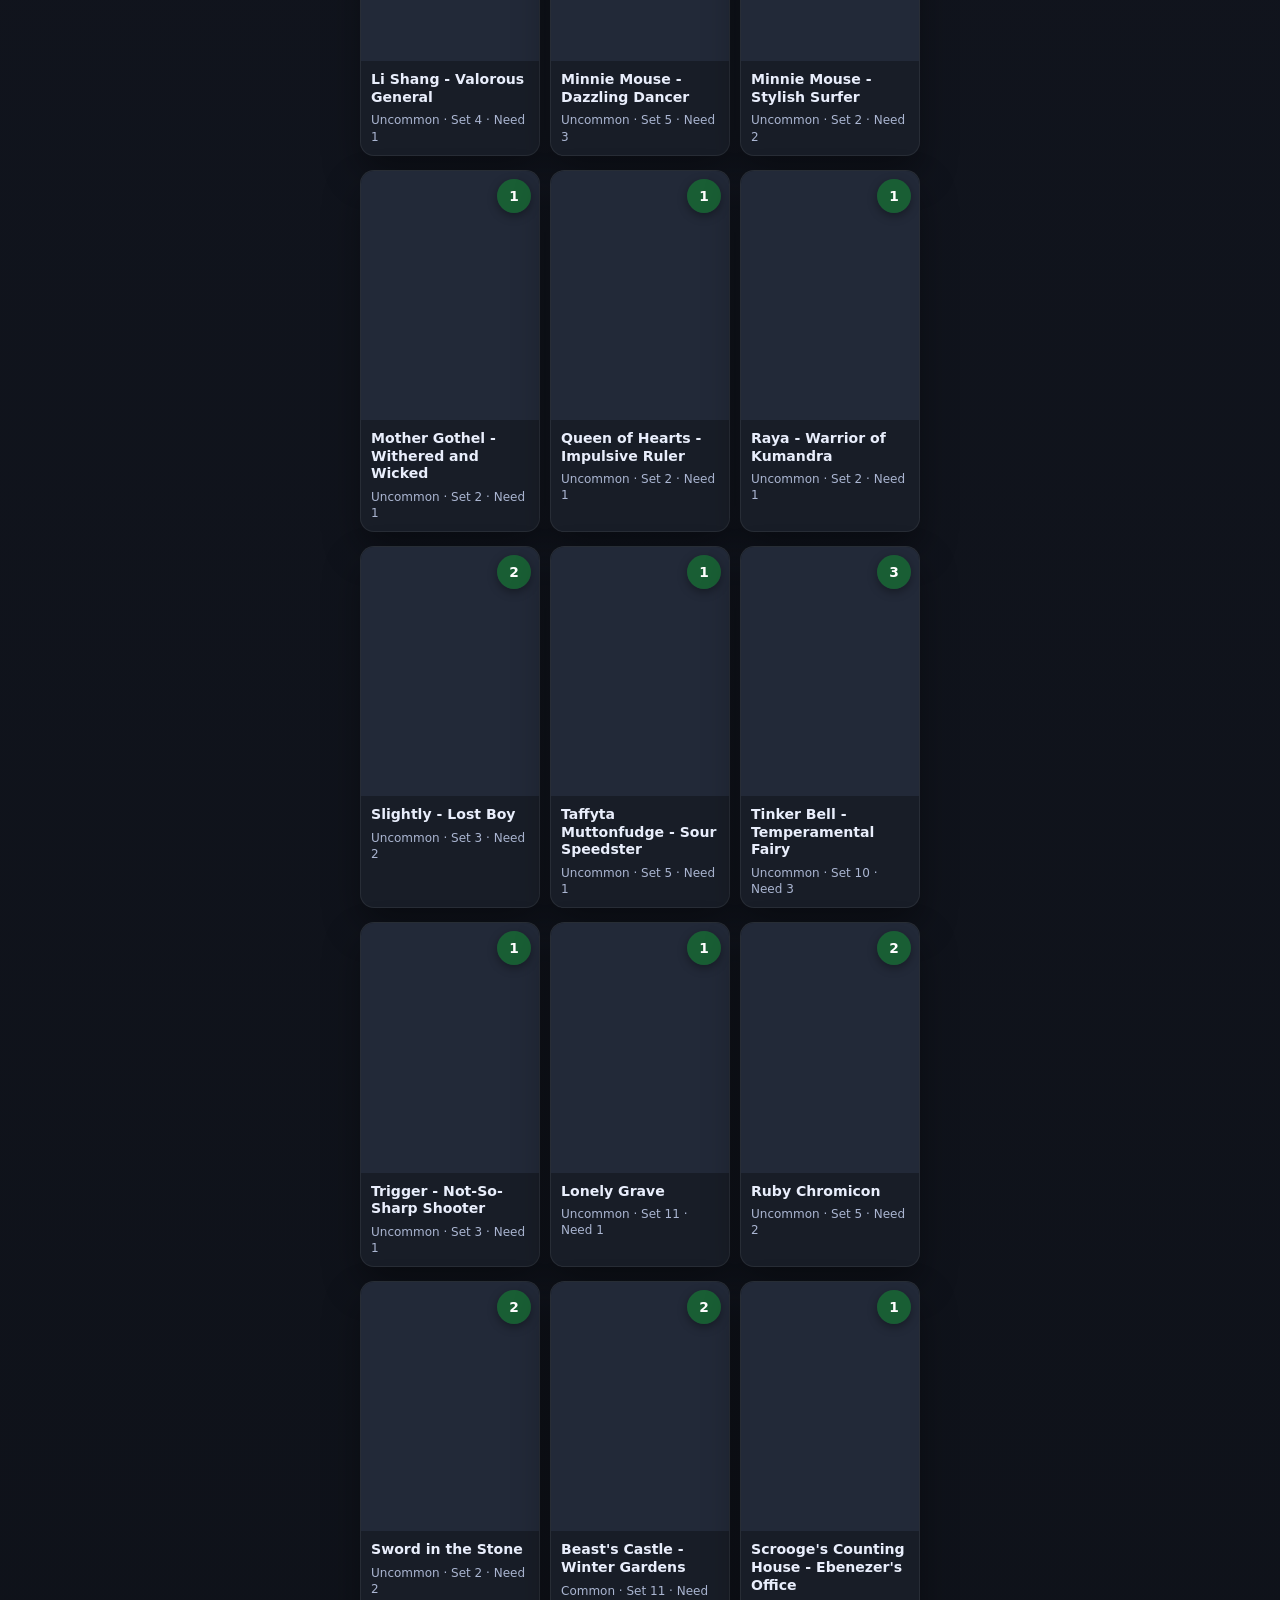
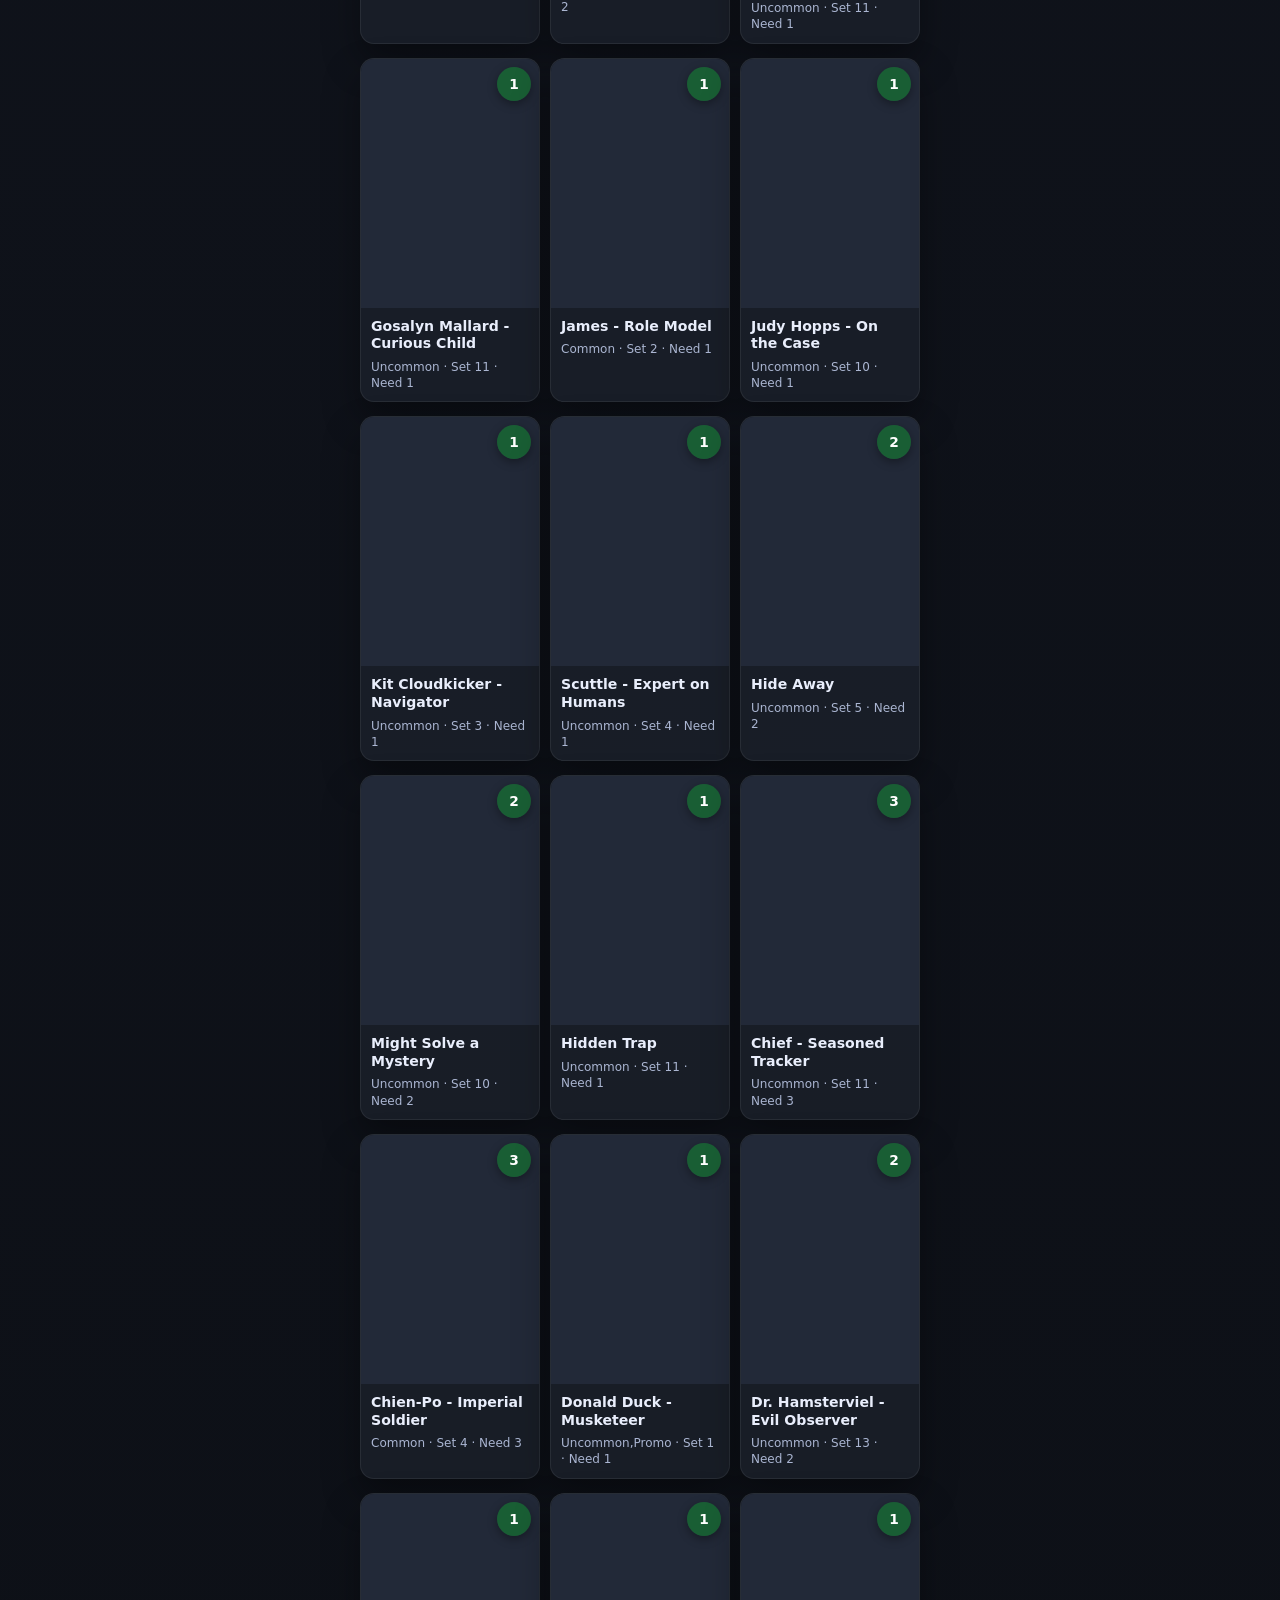
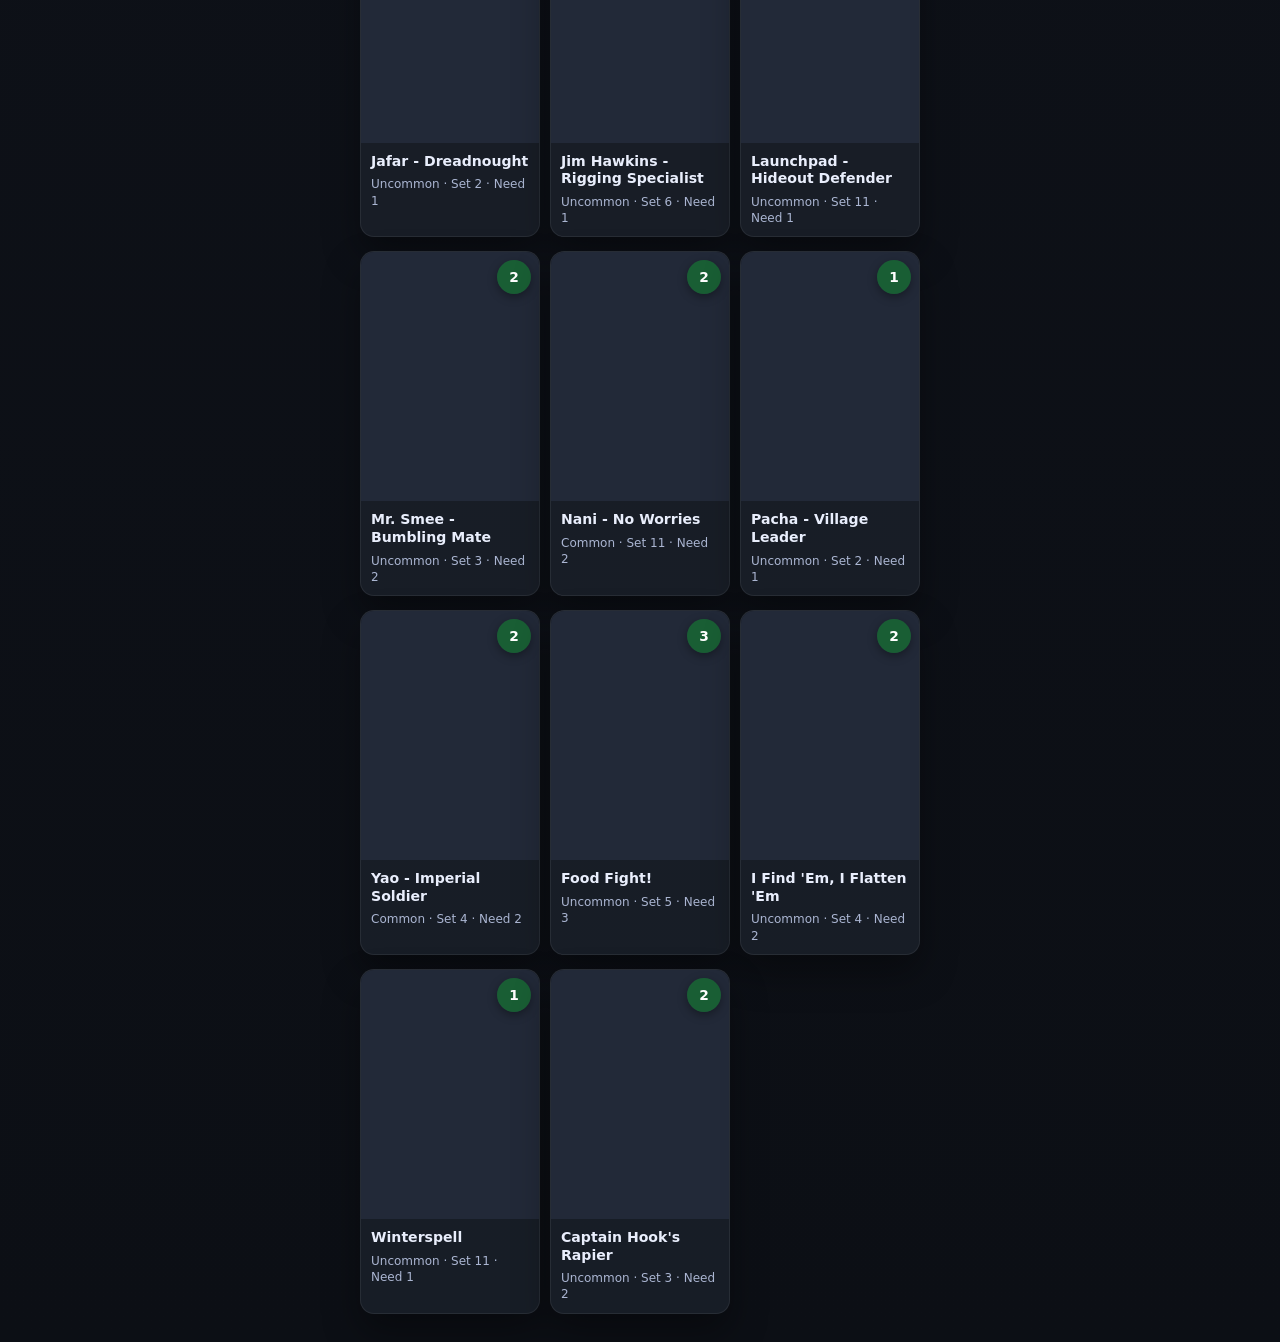
==== commit 077acbf9: "Bugfixes" ====
--- a/docs/needs/index.html
+++ b/docs/needs/index.html
@@ -27,6 +27,19 @@
           <span>Set</span>
           <select id="set-filter">
             <option value="">All Sets</option>
+            <option value="001">Set 1</option>
+            <option value="002">Set 2</option>
+            <option value="003">Set 3</option>
+            <option value="004">Set 4</option>
+            <option value="005">Set 5</option>
+            <option value="006">Set 6</option>
+            <option value="007">Set 7</option>
+            <option value="008">Set 8</option>
+            <option value="009">Set 9</option>
+            <option value="010">Set 10</option>
+            <option value="011">Set 11</option>
+            <option value="012">Set 12</option>
+            <option value="013">Set 13</option>
           </select>
         </label>
       </section>
--- a/docs/needs/styles.css
+++ b/docs/needs/styles.css
@@ -104,10 +104,17 @@
   min-width: 0;
   border: 1px solid var(--border);
   border-radius: 13px;
-  background: var(--panel-alt);
+  appearance: none;
+  -webkit-appearance: none;
+  background:
+    linear-gradient(45deg, transparent 50%, var(--muted) 50%) calc(100% - 17px) 50% / 6px 6px no-repeat,
+    linear-gradient(135deg, var(--muted) 50%, transparent 50%) calc(100% - 11px) 50% / 6px 6px no-repeat,
+    var(--panel-alt);
   color: var(--text);
-  padding: 0 13px;
+  padding: 0 32px 0 13px;
   font: inherit;
+  font-size: 1rem;
+  font-weight: 600;
   letter-spacing: normal;
   text-transform: none;
 }
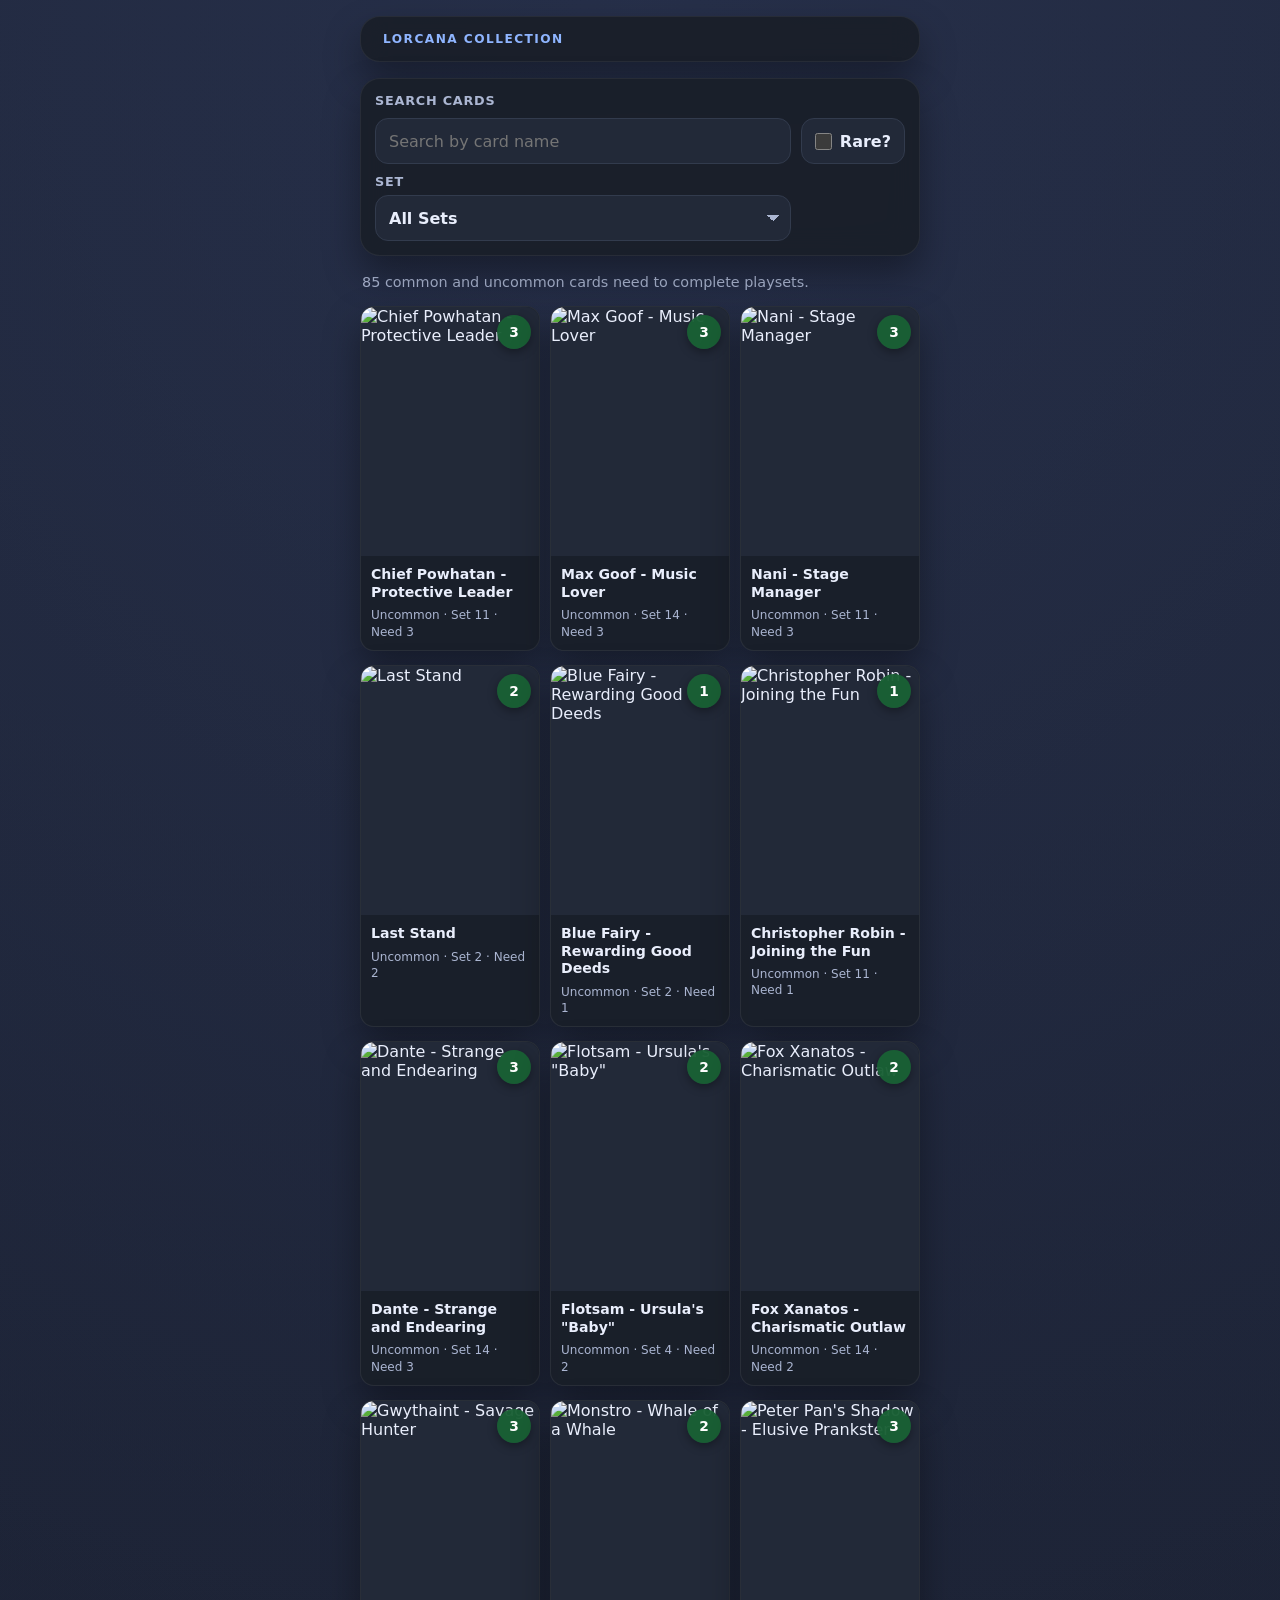
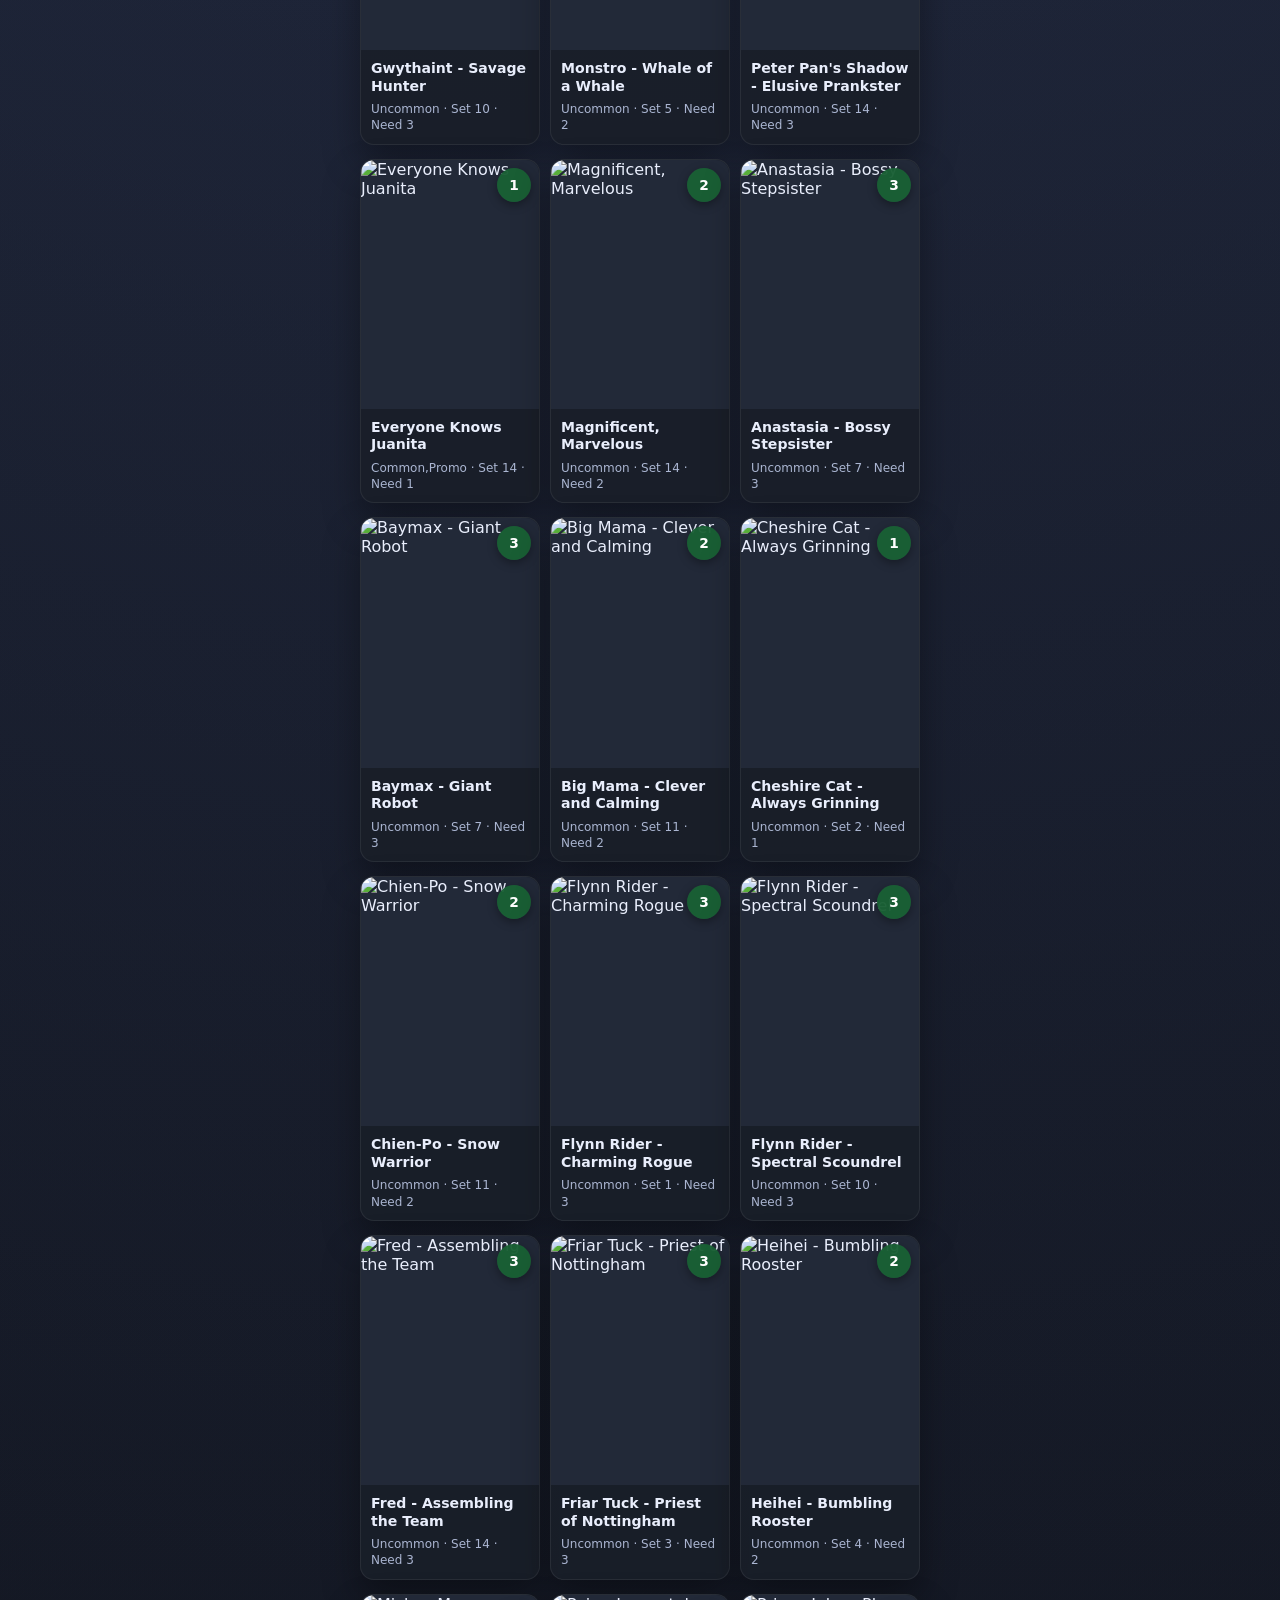
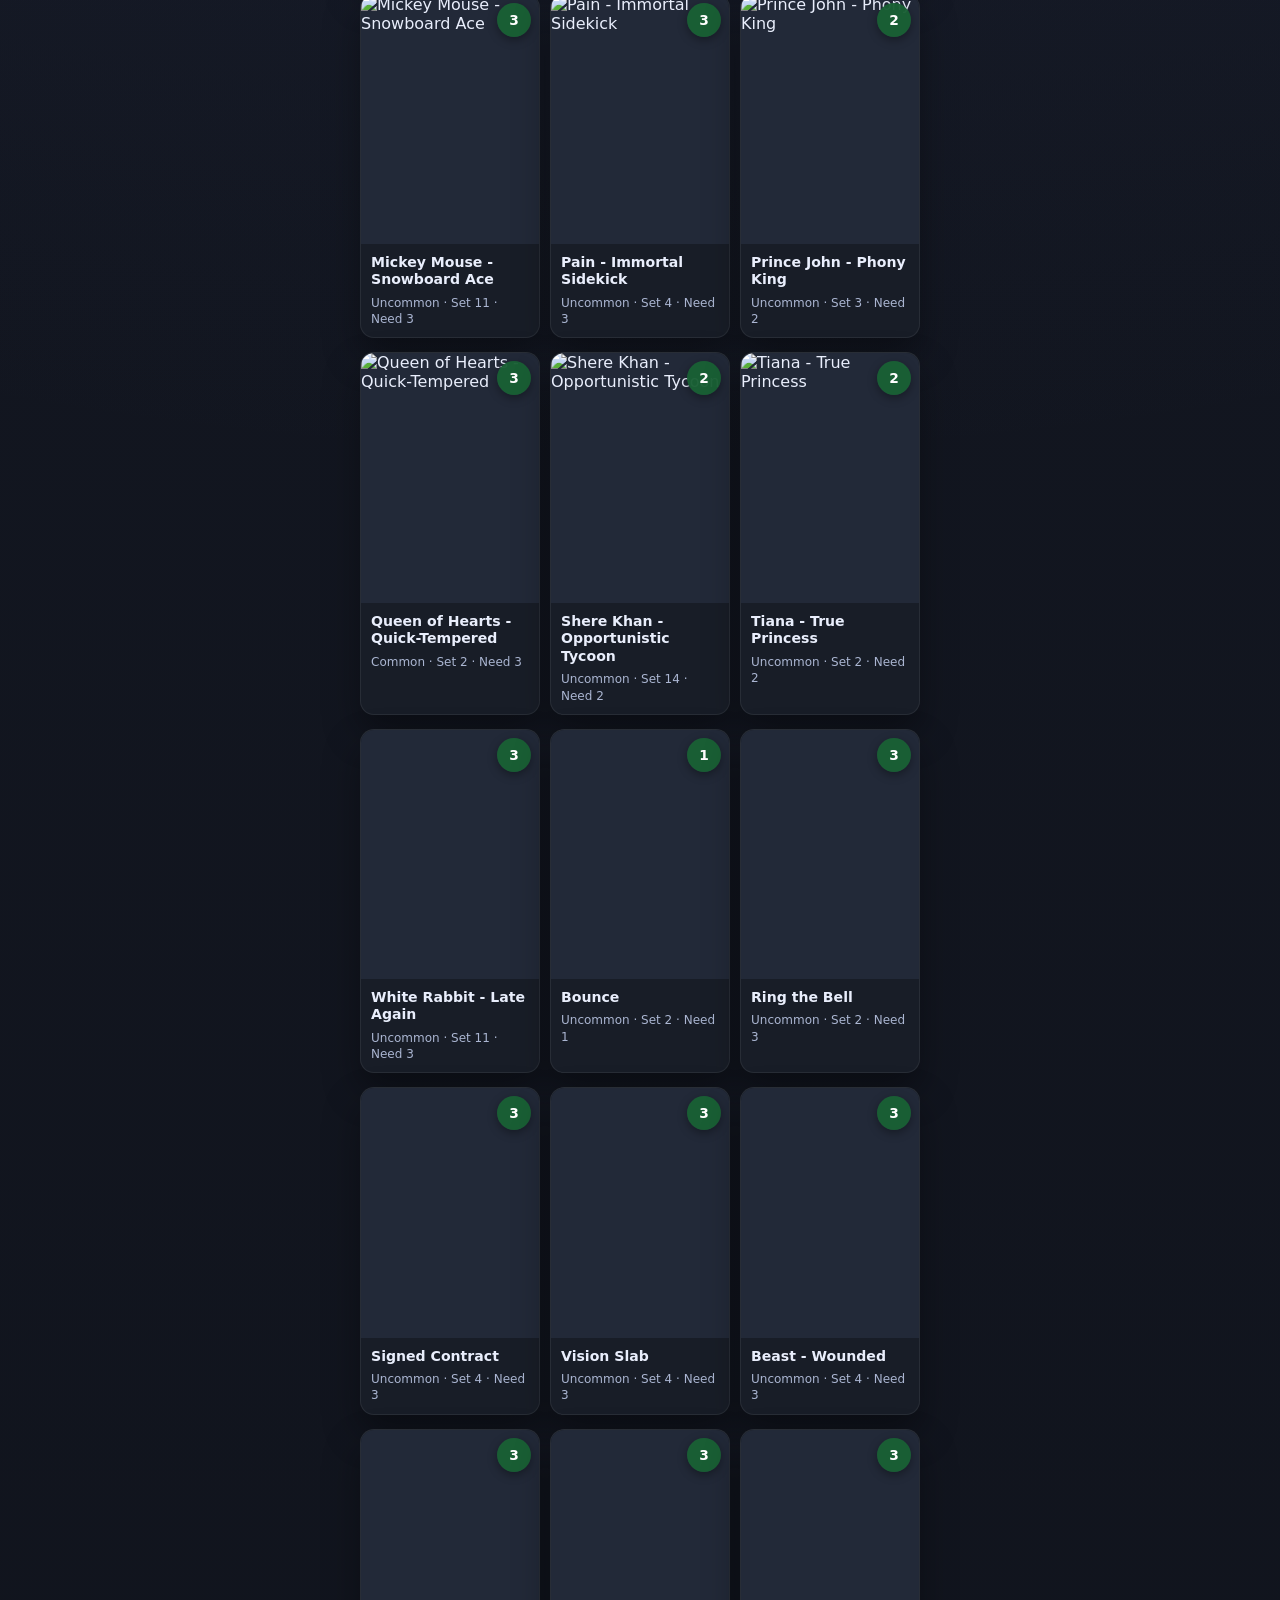
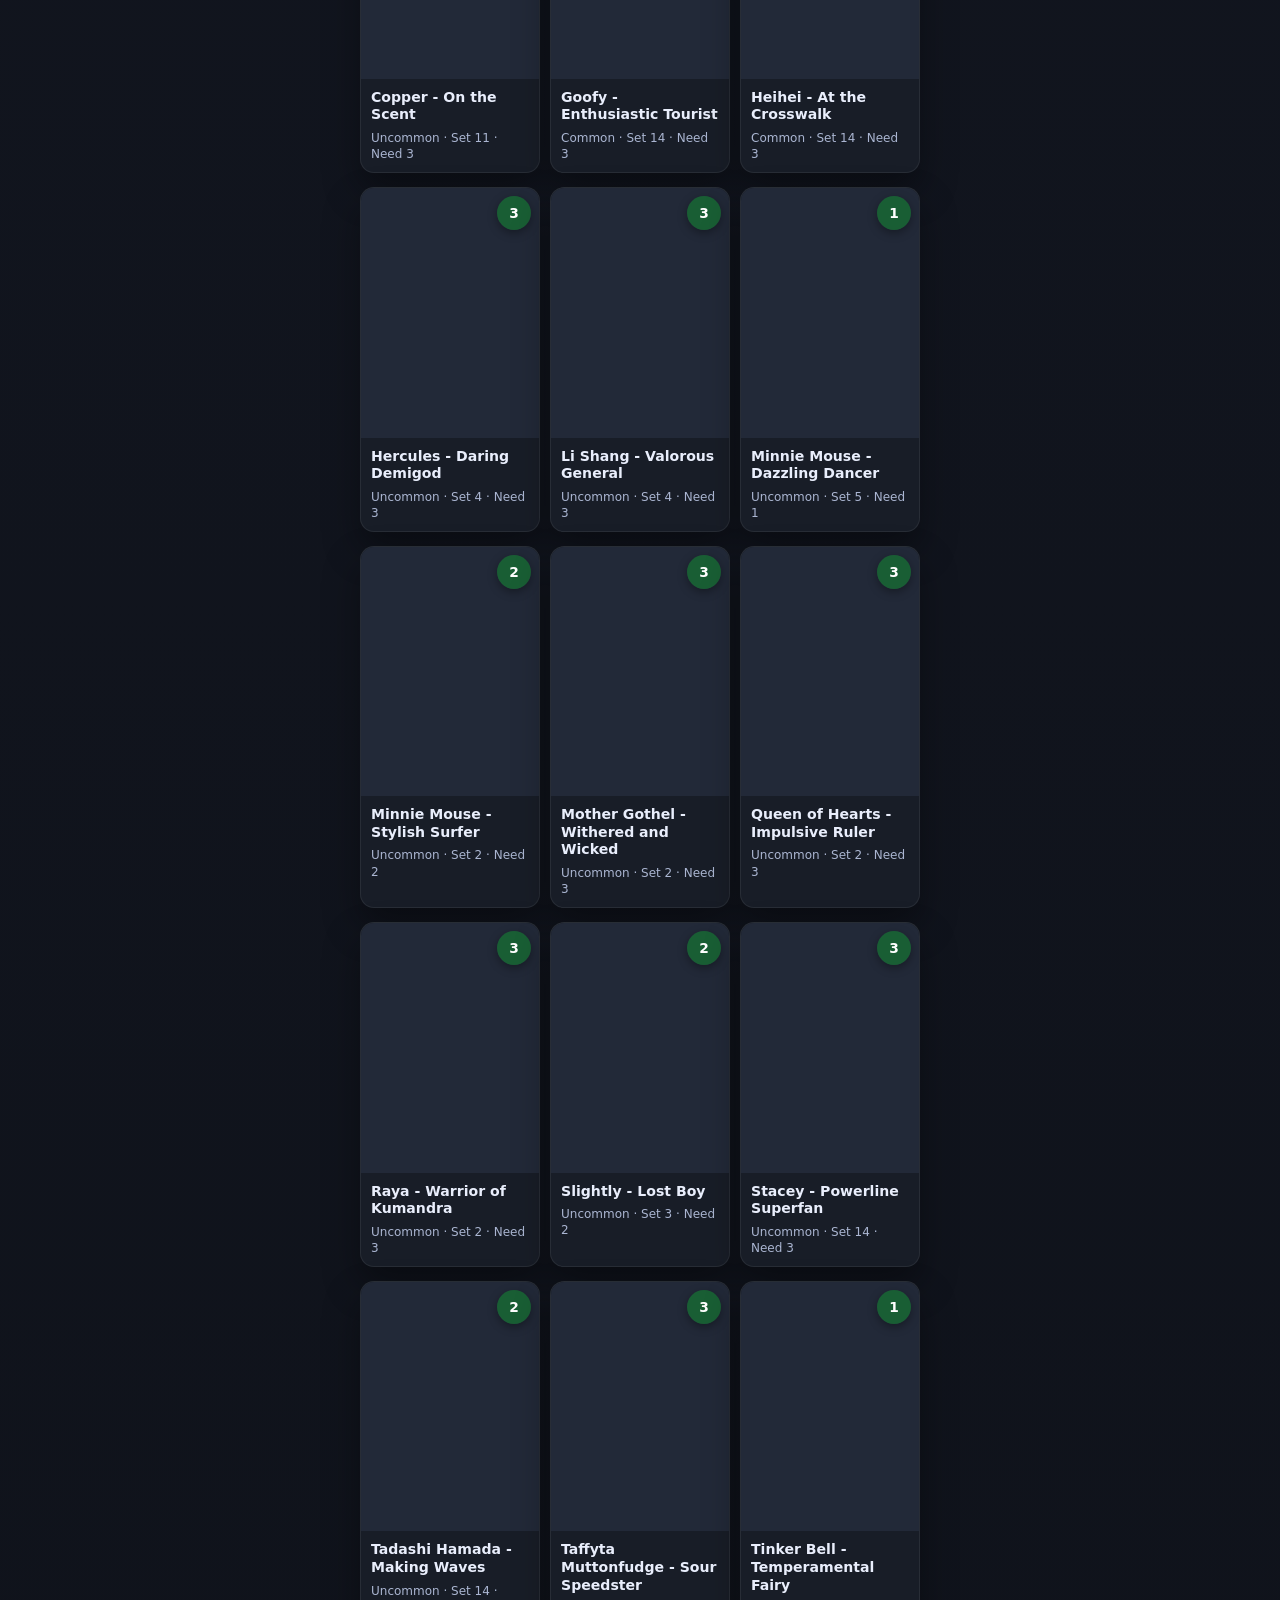
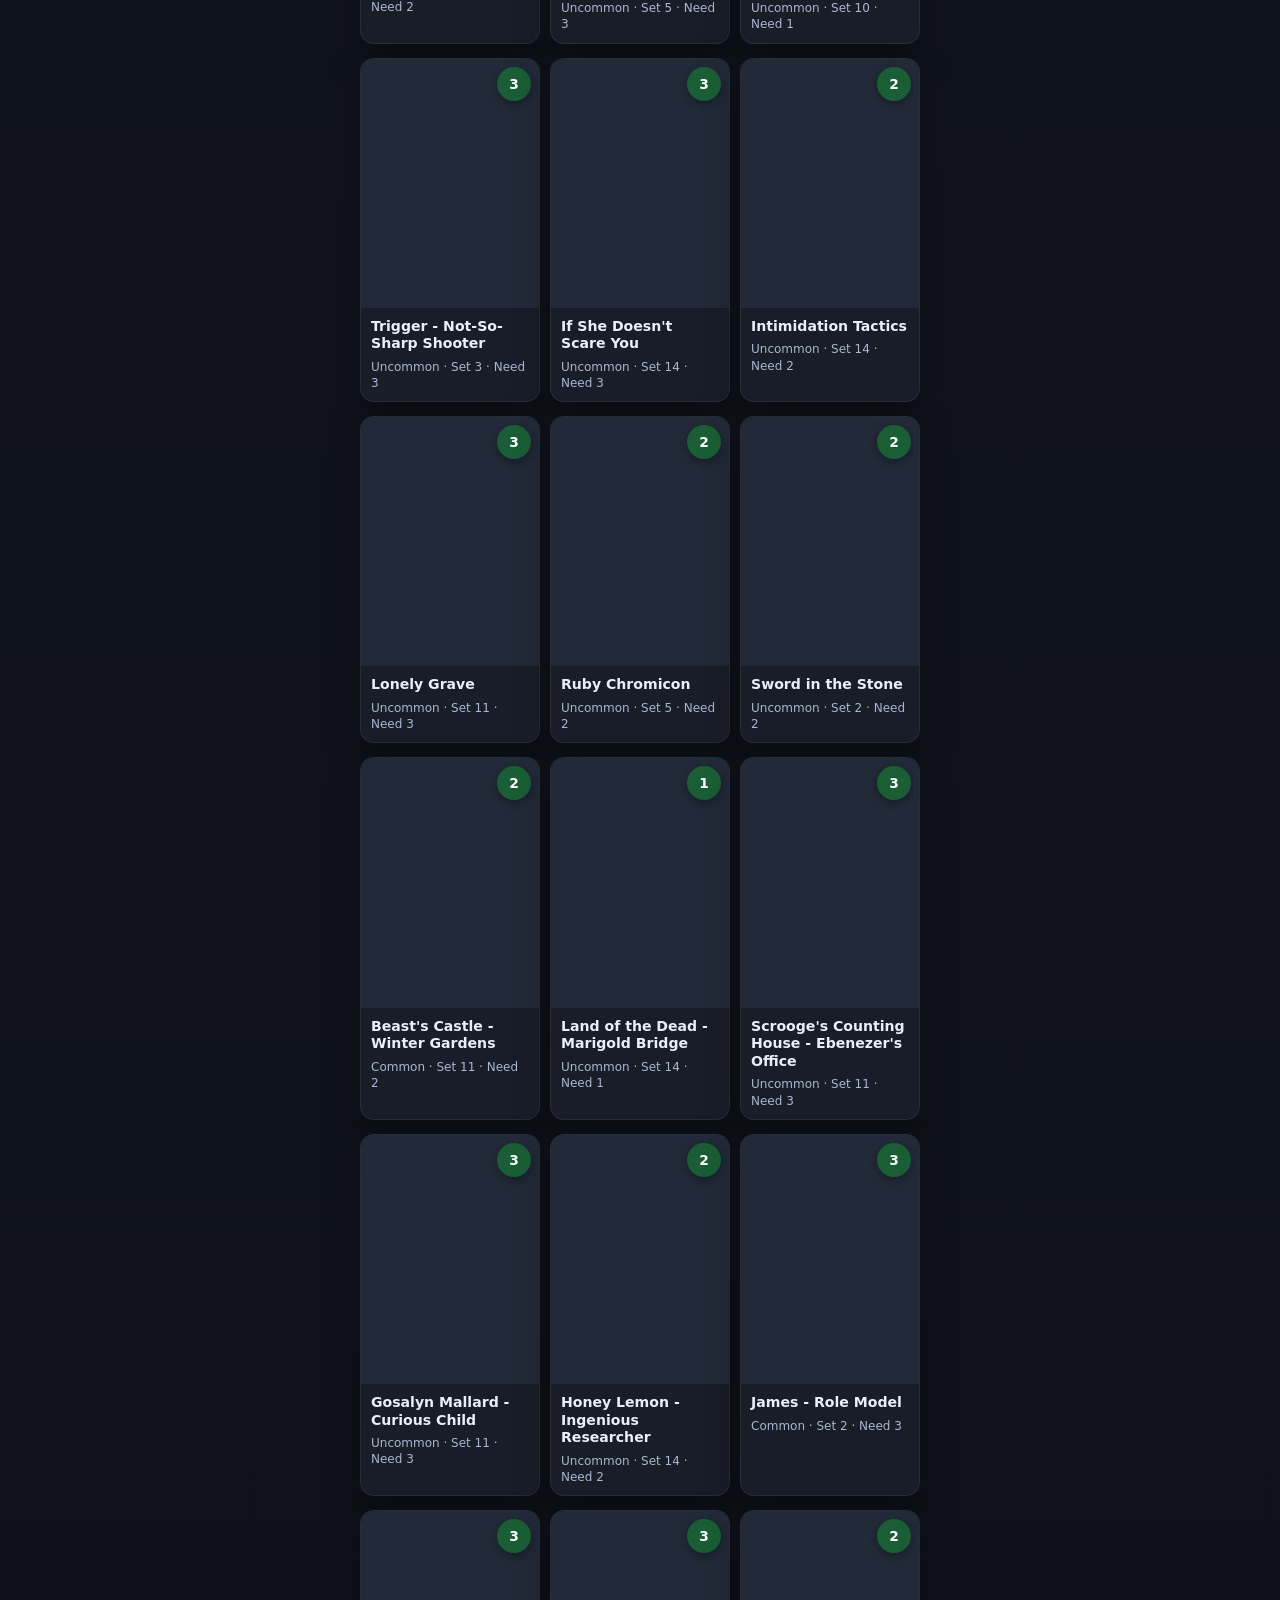
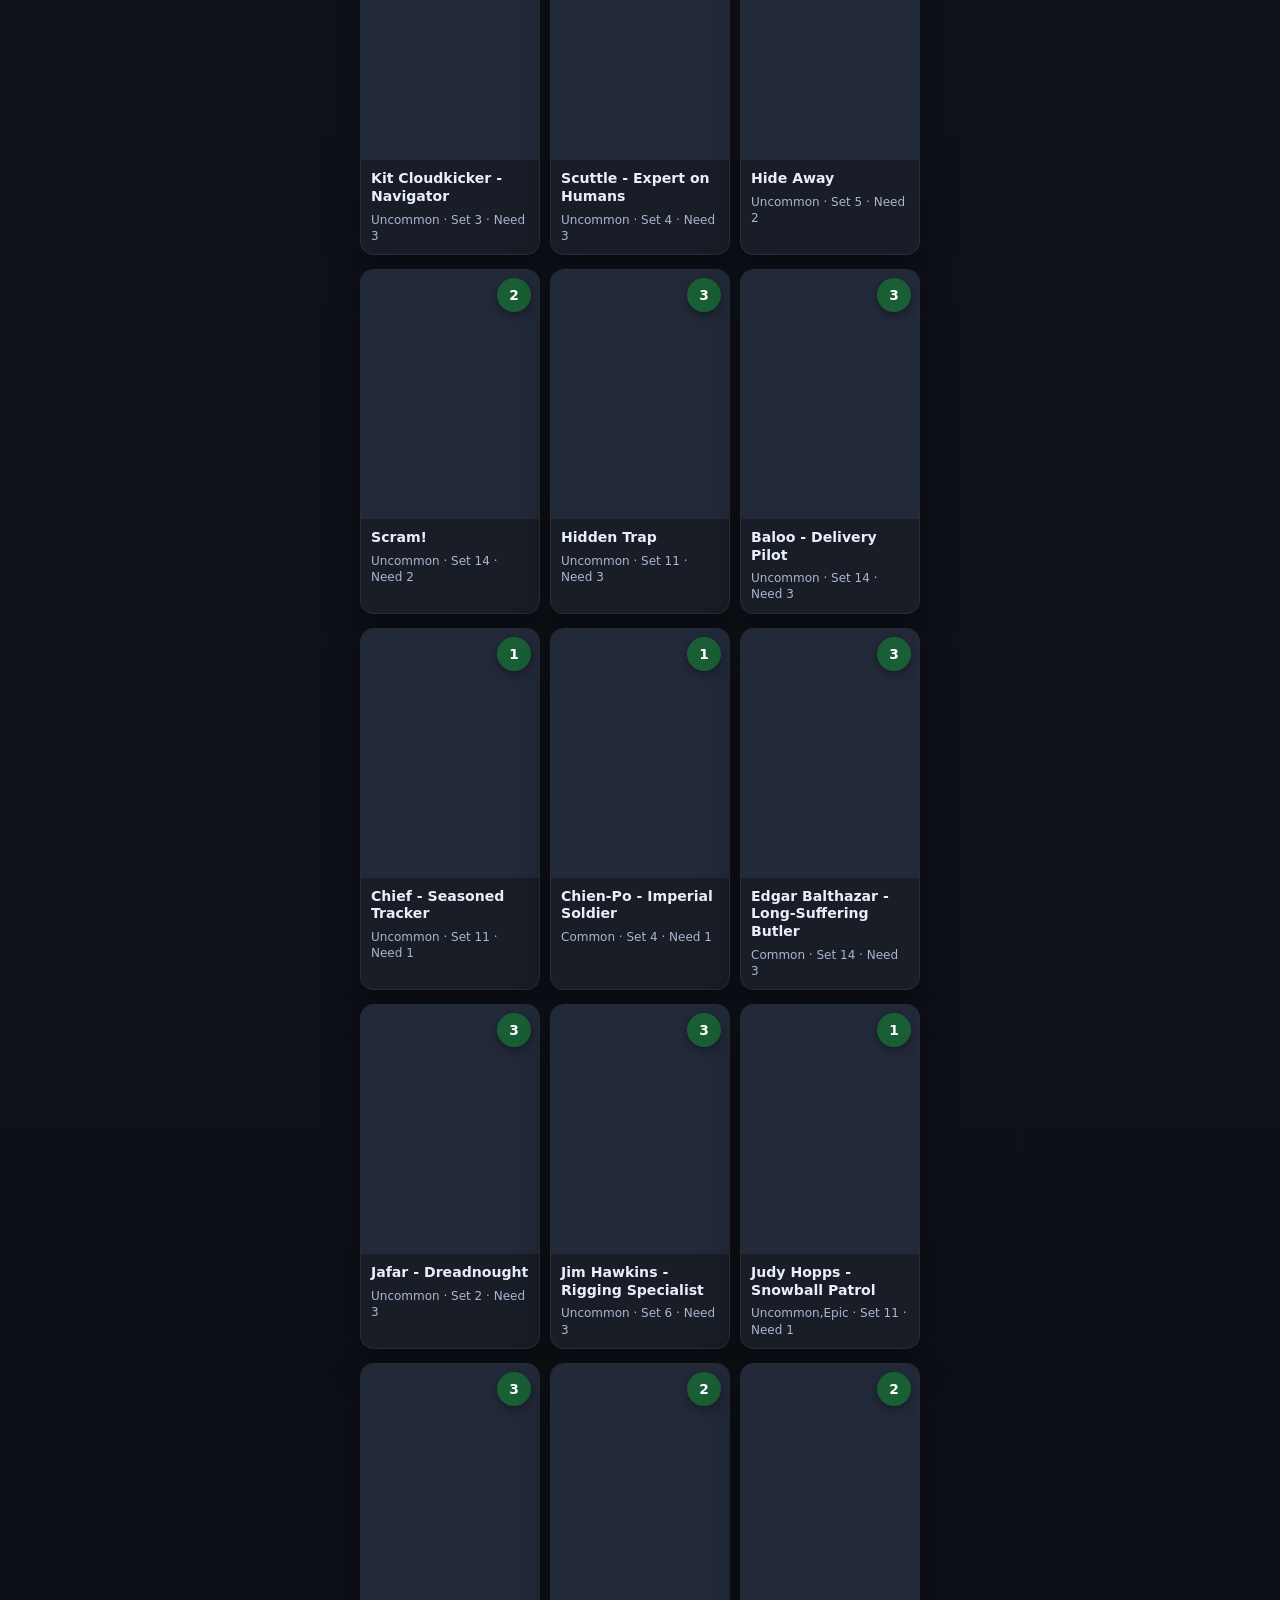
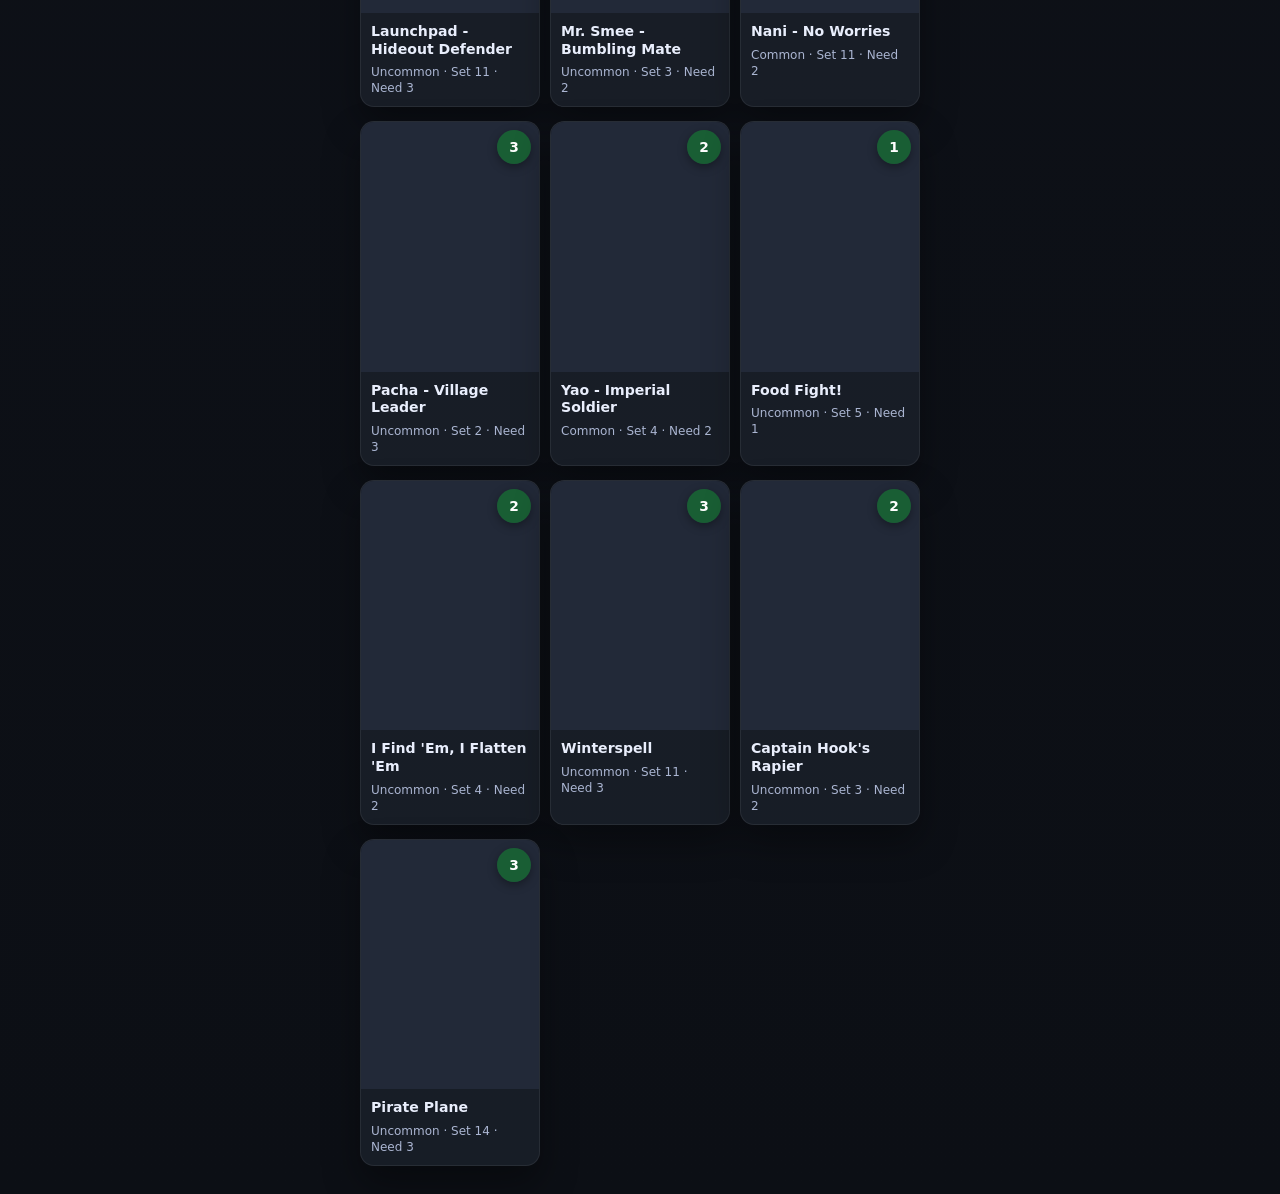
==== commit 5c635dbc: "Add set 14 link" ====
--- a/docs/needs/index.html
+++ b/docs/needs/index.html
@@ -40,6 +40,7 @@
             <option value="011">Set 11</option>
             <option value="012">Set 12</option>
             <option value="013">Set 13</option>
+            <option value="014">Set 14</option>
           </select>
         </label>
       </section>
